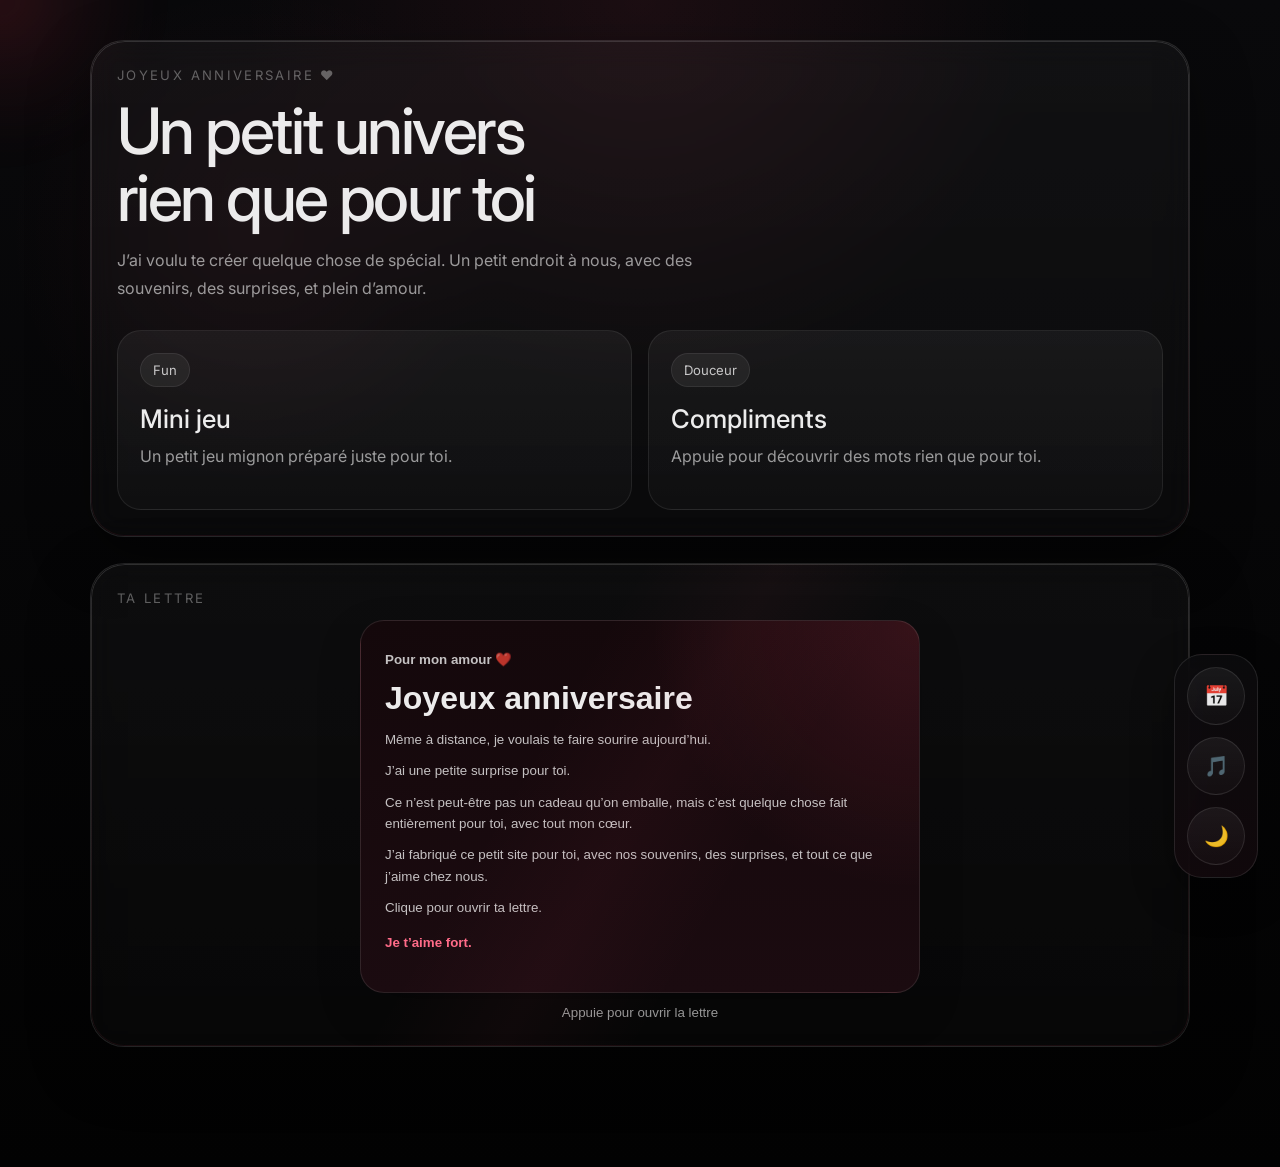
==== index.html @ 01ed4d6b "Add files via upload" ====
<!DOCTYPE html>
<html lang="fr">

<head>
    <meta charset="UTF-8" />
    <meta name="viewport" content="width=device-width, initial-scale=1.0" />
    <title>Joyeux anniversaire ❤️</title>
    <link rel="icon"
        href="data:image/svg+xml,<svg xmlns=%22http://www.w3.org/2000/svg%22 viewBox=%220 0 100 100%22><text y=%22.9em%22 font-size=%2290%22>❤️</text></svg>">
    <link rel="preconnect" href="https://fonts.googleapis.com">
    <link rel="preconnect" href="https://fonts.gstatic.com" crossorigin>
    <link href="https://fonts.googleapis.com/css2?family=Inter:wght@300;400;500;600&display=swap" rel="stylesheet">
    <link rel="stylesheet" href="style.css" />
</head>

<body>
    <div class="mouse-glow"></div>
    <div class="hearts-background" id="heartsBackground"></div>

    <main class="page">
        <section class="panel reveal hero-panel">
            <p class="section-label">Joyeux anniversaire ❤️</p>
            <h1>Un petit univers rien que pour toi</h1>
            <p class="intro-text">
                J’ai voulu te créer quelque chose de spécial. Un petit endroit à nous,
                avec des souvenirs, des surprises, et plein d’amour.
            </p>

            <div class="home-grid">
                <a href="jeu1.html" class="feature-card">
                    <span class="feature-tag">Fun</span>
                    <h2>Mini jeu</h2>
                    <p>Un petit jeu mignon préparé juste pour toi.</p>
                </a>

                <a href="compliments.html" class="feature-card">
                    <span class="feature-tag">Douceur</span>
                    <h2>Compliments</h2>
                    <p>Appuie pour découvrir des mots rien que pour toi.</p>
                </a>
            </div>
        </section>

        <section class="panel reveal delay-1">
            <p class="section-label">Ta lettre</p>

            <button class="love-letter-card" id="openLetterBtn" type="button">
                <div class="love-letter-paper">
                    <p class="letter-kicker">Pour mon amour ❤️</p>
                    <h2>Joyeux anniversaire</h2>
                    <p>
                        Même à distance, je voulais te faire sourire aujourd’hui.
                    </p>
                    <p>
                        J’ai une petite surprise pour toi.
                    </p>
                    <p>
                        Ce n’est peut-être pas un cadeau qu’on emballe, mais c’est quelque chose
                        fait entièrement pour toi, avec tout mon cœur.
                    </p>
                    <p>
                        J’ai fabriqué ce petit site pour toi, avec nos souvenirs,
                        des surprises, et tout ce que j’aime chez nous.
                    </p>
                    <p>
                        Clique pour ouvrir ta lettre.
                    </p>
                    <p class="signature">Je t’aime fort.</p>
                </div>

                <span class="letter-hint">Appuie pour ouvrir la lettre</span>
            </button>
        </section>
    </main>

    <div class="floating-dock">
        <button class="dock-btn" id="datesBtn" type="button" aria-label="Dates importantes">
            <span class="dock-icon">📅</span>
        </button>

        <button class="dock-btn" id="musicBtn" type="button" aria-label="Musique">
            <span class="dock-icon">🎵</span>
        </button>

        <button class="dock-btn" id="themeBtn" type="button" aria-label="Changer de thème">
            <span class="dock-icon" id="themeIcon">🌙</span>
        </button>
    </div>

    <div class="overlay hidden" id="overlay"></div>

    <aside class="side-panel hidden" id="sidePanel">
        <div class="side-panel-header">
            <div>
                <p class="side-panel-label" id="panelLabel">Infos</p>
                <h3 id="panelTitle">Titre</h3>
            </div>

            <button class="close-panel-btn" id="closePanelBtn" type="button">✕</button>
        </div>

        <div class="side-panel-body" id="panelBody">
            <!-- contenu injecté en JS -->
        </div>
    </aside>

    <div class="letter-modal hidden" id="letterModal">
        <div class="letter-modal-card">
            <button class="close-letter-btn" id="closeLetterBtn" type="button">✕</button>

            <p class="letter-kicker">Pour mon amour ❤️</p>
            <h2>Joyeux anniversaire</h2>
            <p>
                Aujourd’hui tu as 19 ans. Et même si ce n’est “qu’un anniversaire”, mais pour moi c'est important..
                c'est le jour où tu es née. Sans ce jour-là, je ne t’aurais jamais rencontrée. <br>
                Et sans toi, ma vie ne serait pas celle qu’elle est aujourd’hui.
            </p>
            <p>
                Tu sais, quand je repense au lycée, je souris souvent. On était juste deux élèves
                tombés dans la même classe de seconde. Et il y a cette anecdote un peu bête avec
                ces zuzus… ce fameux classement des plus belles filles de la classe. <br>Pendant
                trois ans, il n’y a jamais eu de débat pour moi : il n’y avait qu’un seul nom dans
                ce classement. Le tien. La première, l’unique, la plus belle. Louise.
            </p>
            <p>
                À l’époque, je ne savais pas encore tout ce que tu allais devenir pour moi.
            </p>
            <p>
                Notre histoire est étrange, compliquée parfois, mais c’est justement ce qui
                la rend si vraie. On s’est rapprochés, puis on s’est mal compris. On s’est
                éloignés. On a vécu chacun notre vie de notre côté, chacun dans une autre relation,
                comme si nos chemins avaient décidé de se perdre pendant un moment.
            </p>
            <p>
                Et pourtant, la vie a fini par nous remettre au même endroit.
            </p>
            <p>
                On s’est retrouvés dans ces soirées, presque comme si rien n’avait vraiment disparu.
                Et au fond de nous, quelque chose était encore là. Mais on avait peur. On sortait
                tous les deux de grosses histoires, et on se répétait que “l’amour c’était fini”.
                Comme si on essayait de se protéger.
            </p>
            <p>
                Et pourtant… on a fini par se l’avouer.
            </p>
            <p>
                Le jour même où je partais. Comme si
                l’univers avait décidé que notre histoire ne pouvait jamais être simple.
            </p>
            <p>
                Mais malgré la distance, malgré les doutes, malgré tout ce qui tournait autour
                de nous, on a essayé. Parce qu’au fond, ce qu’on ressentait était plus fort que la
                logique.
            </p>
            <p>
                Il y a eu des moments difficiles. Les rumeurs, la distance, les pauses,
                les silences… les moments lourd
                à porter. Et même si on s'est brisé plus d’une fois, je ne t’en ai jamais voulu.
                Parce que je sais à quel point tu es forte, et à quel point tu dois déjà affronter
                tellement de choses.
            </p>
            <p>
                Tu es l’une des personnes les plus courageuses que je connaisse.
            </p>
            <p>
                Et il y a quelque chose que je ne te dirai jamais assez : tu m’as sauvé. <br>Dans un
                des pires moments de ma vie, tu as été là. Et je suis persuadé aujourd’hui que si
                je suis encore là, si j’arrive aujourd’hui à être heureux, c’est en grande partie grâce
                à toi.
            </p>
            <p>
                Puis il y a eu ce moment où je suis rentré. On s’est vus, on a parlé, on a tout remis à plat.
                Et depuis ce jour-là, c’est comme si tout avait enfin retrouvé sa place.
            </p>
            <p>
                Je pense souvent à nos souvenirs.
            </p>
            <p>
                La première fois qu’on s’est embrassés, juste avant que je parte.
                Les soirs devant chez toi, dans la voiture, à "parler" pendant des
                heures comme si le temps n’existait plus.
                Nos balades en voiture, en
                sachant que l’important c’était juste d’être ensemble.
                Et tous ces appels FaceTime qui rendent la distance un peu moins dure.
            </p>
            <p>
                Ces moments peuvent paraître simples, mais pour moi ils valent tout.
            </p>
            <p>
                Une histoire qui a déjà traversé plus d’épreuves que beaucoup d’autres. Et malgré tout ça, on est encore
                là.
            </p>
            <p>
                Et ça, ça veut dire quelque chose.
            </p>
            <p>
                Je crois profondément en nous. Pas parce que tout est facile (au contraire) mais
                parce que malgré les difficultés, malgré la distance, malgré tout ce qui aurait pu
                nous séparer… on finit toujours par se retrouver.
            </p>
            <p>
                J’aime l’idée qu’on est en train de reconstruire quelque chose de solide.<br>
                Que chacun reconstruit son “je”.<br>
                Qu’on respecte le “tu”.<br>
                Pour continuer à construire notre “nous”.
            </p>
            <p>
                Mon cœur, mon amour, mon petit cœur…
            </p>
            <p>
                Je te souhaite un merveilleux 19e anniversaire. <br>
                J’espère que cette nouvelle année de ta vie sera remplie de lumière, de force,
                de rêves et de bonheur. Parce que tu mérites tout ce qu’il y a de beau dans ce monde.
            </p>
            <p>
                Et peu importe la distance, peu importe les kilomètres, il y a une chose qui ne changera pas :
            </p>
            <p>
                Je suis incroyablement fier de t’aimer.
            </p>
            <p>
                Joyeux anniversaire Louise. ❤️
            </p>
            <p class="signature">Je t’aime.</p>
        </div>
    </div>

    <audio id="loveAudio"></audio>

    <script src="script.js"></script>
</body>

</html>
---- style.css ----
* {
    margin: 0;
    padding: 0;
    box-sizing: border-box;
}

:root {
    --bg-1: #09090b;
    --bg-2: #020202;
    --glow: rgba(255, 50, 80, 0.14);

    --border: rgba(255, 255, 255, 0.1);
    --border-red: rgba(255, 70, 95, 0.24);

    --text: rgba(255, 255, 255, 0.92);
    --text-soft: rgba(255, 255, 255, 0.58);
    --text-faint: rgba(255, 255, 255, 0.34);

    --panel-bg: linear-gradient(180deg, rgba(255, 255, 255, 0.035), rgba(255, 255, 255, 0.018));
    --panel-border-glow: linear-gradient(180deg, rgba(255, 255, 255, 0.14), rgba(255, 77, 109, 0.08));

    --card-bg: linear-gradient(180deg, rgba(255, 255, 255, 0.05), rgba(255, 255, 255, 0.025));
    --card-hover: linear-gradient(180deg, rgba(255, 77, 109, 0.11), rgba(255, 255, 255, 0.03));

    --dock-bg: linear-gradient(180deg, rgba(12, 12, 14, 0.85), rgba(20, 10, 14, 0.82));
    --button-bg: linear-gradient(180deg, rgba(255, 255, 255, 0.06), rgba(255, 255, 255, 0.025));
    --button-hover: linear-gradient(180deg, rgba(255, 77, 109, 0.15), rgba(255, 255, 255, 0.03));

    --letter-card-bg:
        radial-gradient(circle at top right, rgba(255, 77, 109, 0.15), transparent 40%),
        linear-gradient(180deg, #14080b 0%, #1b0b10 100%);
    --letter-card-text: rgba(255, 255, 255, 0.92);
    --letter-card-soft: rgba(255, 255, 255, 0.75);
    --letter-signature: #ff6b88;

    --modal-bg: linear-gradient(180deg, rgba(255, 255, 255, 0.98), rgba(255, 245, 247, 0.96));
    --modal-text: #30171a;

    --shadow: 0 20px 60px rgba(0, 0, 0, 0.35);
}

body.light-theme {
    --bg-1: #fff8fa;
    --bg-2: #ffeef2;
    --glow: rgba(255, 90, 120, 0.18);

    --border: rgba(120, 50, 70, 0.12);
    --border-red: rgba(255, 70, 95, 0.28);

    --text: #2d1820;
    --text-soft: rgba(45, 24, 32, 0.72);
    --text-faint: rgba(45, 24, 32, 0.46);

    --panel-bg: linear-gradient(180deg, rgba(255, 255, 255, 0.78), rgba(255, 250, 251, 0.7));
    --panel-border-glow: linear-gradient(180deg, rgba(255, 255, 255, 0.9), rgba(255, 77, 109, 0.14));

    --card-bg: linear-gradient(180deg, rgba(255, 255, 255, 0.86), rgba(255, 248, 250, 0.72));
    --card-hover: linear-gradient(180deg, rgba(255, 220, 228, 0.95), rgba(255, 245, 247, 0.85));

    --dock-bg: linear-gradient(180deg, rgba(255, 255, 255, 0.88), rgba(255, 245, 247, 0.84));
    --button-bg: linear-gradient(180deg, rgba(255, 255, 255, 0.9), rgba(255, 244, 247, 0.75));
    --button-hover: linear-gradient(180deg, rgba(255, 220, 228, 1), rgba(255, 240, 244, 0.9));

    --letter-card-bg:
        radial-gradient(circle at top right, rgba(255, 77, 109, 0.14), transparent 40%),
        linear-gradient(180deg, #fff5f7 0%, #ffeef2 100%);
    --letter-card-text: #30171a;
    --letter-card-soft: rgba(48, 23, 26, 0.78);
    --letter-signature: #c7304f;

    --modal-bg: linear-gradient(180deg, rgba(255, 255, 255, 0.98), rgba(255, 245, 247, 0.96));
    --modal-text: #30171a;

    --shadow: 0 20px 60px rgba(120, 60, 80, 0.14);
}

body {
    font-family: "Inter", sans-serif;
    min-height: 100vh;
    color: var(--text);
    background:
        radial-gradient(circle at top center, rgba(255, 77, 109, 0.08), transparent 30%),
        radial-gradient(circle at 20% 20%, rgba(255, 77, 109, 0.05), transparent 18%),
        linear-gradient(180deg, var(--bg-1) 0%, var(--bg-2) 100%);
    overflow-x: hidden;
    position: relative;
    transition: background 0.3s ease, color 0.3s ease;
}

.mouse-glow {
    position: fixed;
    width: 320px;
    height: 320px;
    border-radius: 50%;
    pointer-events: none;
    background: radial-gradient(circle, var(--glow) 0%, rgba(255, 50, 80, 0.05) 35%, transparent 70%);
    transform: translate(-50%, -50%);
    z-index: 0;
    filter: blur(18px);
}

.hearts-background {
    position: fixed;
    inset: 0;
    overflow: hidden;
    pointer-events: none;
    z-index: 0;
}

.bg-heart {
    position: absolute;
    bottom: -40px;
    color: rgba(255, 77, 109, 0.16);
    animation: floatHeart linear forwards;
    user-select: none;
}

@keyframes floatHeart {
    from {
        transform: translateY(0) scale(1);
        opacity: 0;
    }

    15% {
        opacity: 1;
    }

    to {
        transform: translateY(-115vh) scale(1.3);
        opacity: 0;
    }
}

.page {
    position: relative;
    z-index: 1;
    width: min(1100px, calc(100% - 32px));
    margin: 0 auto;
    padding: 40px 0 120px;
    display: grid;
    gap: 26px;
}

.panel {
    border: 1px solid var(--border);
    border-radius: 34px;
    background: var(--panel-bg);
    box-shadow: var(--shadow);
    backdrop-filter: blur(14px);
    -webkit-backdrop-filter: blur(14px);
    padding: 26px;
    position: relative;
    overflow: hidden;
}

.panel::before {
    content: "";
    position: absolute;
    inset: 0;
    border-radius: inherit;
    padding: 1px;
    background: var(--panel-border-glow);
    -webkit-mask: linear-gradient(#fff 0 0) content-box, linear-gradient(#fff 0 0);
    -webkit-mask-composite: xor;
    mask-composite: exclude;
    pointer-events: none;
}

.section-label {
    color: var(--text-faint);
    text-transform: uppercase;
    letter-spacing: 0.18em;
    font-size: 0.82rem;
    margin-bottom: 14px;
}

h1 {
    font-size: clamp(2rem, 5vw, 4rem);
    font-weight: 500;
    line-height: 1.05;
    letter-spacing: -0.04em;
    max-width: 12ch;
}

.intro-text {
    margin-top: 16px;
    max-width: 60ch;
    color: var(--text-soft);
    line-height: 1.7;
    font-size: 1rem;
}

.home-grid {
    margin-top: 28px;
    display: grid;
    grid-template-columns: 1fr 1fr;
    gap: 16px;
}

.feature-card {
    display: block;
    text-decoration: none;
    color: var(--text);
    min-height: 180px;
    padding: 22px;
    border-radius: 24px;
    border: 1px solid rgba(255, 255, 255, 0.08);
    background: var(--card-bg);
    transition: transform 0.3s ease, border-color 0.3s ease, background 0.3s ease, box-shadow 0.3s ease;
    position: relative;
    overflow: hidden;
}

.feature-card::before {
    content: "";
    position: absolute;
    inset: 0;
    background: radial-gradient(circle at top right, rgba(255, 77, 109, 0.12), transparent 35%);
    opacity: 0;
    transition: opacity 0.3s ease;
}

.feature-card:hover {
    transform: translateY(-4px);
    border-color: var(--border-red);
    background: var(--card-hover);
    box-shadow: 0 14px 34px rgba(255, 77, 109, 0.1);
}

.feature-card:hover::before {
    opacity: 1;
}

.feature-tag {
    display: inline-block;
    margin-bottom: 16px;
    padding: 8px 12px;
    border-radius: 999px;
    font-size: 0.82rem;
    color: rgba(255, 255, 255, 0.75);
    background: rgba(255, 255, 255, 0.06);
    border: 1px solid rgba(255, 255, 255, 0.08);
}

.feature-card h2 {
    font-size: 1.6rem;
    font-weight: 500;
    margin-bottom: 10px;
}

.feature-card p {
    color: var(--text-soft);
    line-height: 1.6;
}

.large-card {
    min-height: 220px;
}

/* Lettre simple */

.love-letter-card {
    width: min(100%, 560px);
    margin: 0 auto;
    display: block;
    border: none;
    background: transparent;
    cursor: pointer;
}

.love-letter-paper {
    padding: 28px 24px;
    border-radius: 24px;
    background: var(--letter-card-bg);
    color: var(--letter-card-text);
    border: 1px solid var(--border);
    box-shadow: 0 18px 40px rgba(0, 0, 0, 0.28);
    transition: transform 0.25s ease, box-shadow 0.25s ease;
    text-align: left;
}

.love-letter-paper h2 {
    color: var(--letter-card-text);
}

.love-letter-paper p {
    color: var(--letter-card-soft);
}

.love-letter-paper .signature {
    color: var(--letter-signature);
}

.love-letter-paper::before {
    content: "";
    position: absolute;
    inset: 0;

    background:
        linear-gradient(120deg, transparent 40%, rgba(255, 77, 109, 0.15), transparent 60%);

    opacity: 0.25;

    pointer-events: none;
}

.love-letter-card:hover .love-letter-paper {
    transform: translateY(-4px) scale(1.01);

    box-shadow:
        0 24px 48px rgba(0, 0, 0, 0.32),
        0 0 20px rgba(255, 77, 109, 0.15);
}

.love-letter-card:hover .love-letter-paper {
    transform: translateY(-3px);
    box-shadow: 0 24px 48px rgba(0, 0, 0, 0.32);
}

.letter-kicker {
    color: #c7304f;
    font-weight: 600;
    margin-bottom: 10px;
}

.love-letter-paper h2,
.letter-modal-card h2 {
    font-size: clamp(1.4rem, 3vw, 2rem);
    margin-bottom: 12px;
}

.love-letter-paper p,
.letter-modal-card p {
    line-height: 1.6;
    margin-bottom: 10px;
}

.signature {
    margin-top: 14px;
    font-weight: 600;
    color: #a61d39;
}

.letter-hint {
    display: block;
    margin-top: 12px;
    color: var(--text-soft);
    text-align: center;
}

/* Dock fixe */

.floating-dock {
    position: fixed;
    right: 22px;
    bottom: 22px;
    z-index: 30;
    display: flex;
    flex-direction: column;
    gap: 12px;
    padding: 12px;
    border-radius: 28px;
    border: 1px solid var(--border);
    background: var(--dock-bg);
    backdrop-filter: blur(18px);
    -webkit-backdrop-filter: blur(18px);
    box-shadow: 0 16px 40px rgba(0, 0, 0, 0.34);
}

.dock-btn {
    width: 58px;
    height: 58px;
    border-radius: 50%;
    border: 1px solid var(--border);
    background: var(--button-bg);
    color: var(--text);
    cursor: pointer;
    display: grid;
    place-items: center;
    transition: transform 0.25s ease, border-color 0.25s ease, background 0.25s ease, box-shadow 0.25s ease;
}

.dock-btn:hover {
    transform: translateY(-2px) scale(1.03);
    border-color: var(--border-red);
    background: var(--button-hover);
    box-shadow: 0 10px 24px rgba(255, 77, 109, 0.16);
}

.dock-icon {
    font-size: 1.25rem;
}

/* Overlay */

.overlay {
    position: fixed;
    inset: 0;
    background: rgba(0, 0, 0, 0.45);
    backdrop-filter: blur(4px);
    z-index: 39;
}

/* Panneau latéral */

.side-panel {
    position: fixed;
    top: 20px;
    right: 20px;
    width: min(420px, calc(100% - 24px));
    max-height: calc(100vh - 40px);
    overflow: auto;
    z-index: 40;
    border-radius: 28px;
    border: 1px solid var(--border);
    background: var(--dock-bg);
    box-shadow: 0 24px 60px rgba(0, 0, 0, 0.4);
    padding: 20px;
}

.side-panel-header {
    display: flex;
    align-items: flex-start;
    justify-content: space-between;
    gap: 16px;
    margin-bottom: 18px;
}

.side-panel-label {
    color: var(--text-faint);
    text-transform: uppercase;
    letter-spacing: 0.16em;
    font-size: 0.75rem;
    margin-bottom: 8px;
}

.side-panel-header h3 {
    font-size: 1.5rem;
    font-weight: 500;
}

.close-panel-btn,
.close-letter-btn {
    width: 42px;
    height: 42px;
    border-radius: 50%;
    border: 1px solid rgba(255, 255, 255, 0.08);
    background: rgba(255, 255, 255, 0.06);
    color: white;
    cursor: pointer;
    flex-shrink: 0;
}

.side-panel-body {
    color: var(--text-soft);
    line-height: 1.7;
}

.panel-big-text {
    font-size: 1.05rem;
    color: var(--text-soft);
    line-height: 1.8;
}

/* Contrôles musique */

.music-controls {
    display: flex;
    gap: 12px;
    margin-top: 18px;
    flex-wrap: wrap;
}

.music-control-btn {
    min-width: 56px;
    height: 56px;
    border-radius: 50%;
    border: 1px solid rgba(255, 255, 255, 0.08);
    background: linear-gradient(180deg, rgba(255, 255, 255, 0.06), rgba(255, 255, 255, 0.025));
    color: white;
    cursor: pointer;
    font-size: 1.1rem;
}

.volume-control {
    margin-top: 18px;
    display: grid;
    gap: 10px;
}

.volume-control label {
    color: var(--text-soft);
}

.volume-control input {
    width: 100%;
}

/* Modal lettre */

.letter-modal {
    position: fixed;
    inset: 0;
    z-index: 45;
    display: grid;
    place-items: center;
    padding: 20px;
    background: rgba(0, 0, 0, 0.55);
    backdrop-filter: blur(4px);
}

.letter-modal-card {
    position: relative;

    width: min(900px, 92vw);

    max-height: 90vh;

    overflow: auto;

    padding: 40px 42px;

    border-radius: 28px;

    background: var(--letter-card-bg);

    color: var(--letter-card-text);

    border: 1px solid var(--border);

    box-shadow: 0 30px 80px rgba(0, 0, 0, 0.45);
}

@media (max-width: 640px) {

    .letter-modal-card {
        width: 95vw;
        padding: 28px 22px;
    }

    .letter-modal-card h2 {
        font-size: 1.6rem;
    }

}

.letter-modal-card {
    animation: letterOpen 0.35s ease;
}

@keyframes letterOpen {
    from {
        transform: scale(0.92);
        opacity: 0;
    }

    to {
        transform: scale(1);
        opacity: 1;
    }
}

.letter-modal-card p {
    font-size: 1.05rem;
    line-height: 1.9;
}

.letter-modal-card h2 {
    font-size: 2rem;
    margin-bottom: 18px;
}

.letter-modal-card .signature {
    margin-top: 28px;
    font-size: 1.1rem;
}

.letter-modal-card h2 {
    color: var(--letter-card-text);
}

.letter-modal-card p {
    color: var(--letter-card-soft);
}

.letter-modal-card .signature {
    color: var(--letter-signature);
}

.close-letter-btn {
    position: absolute;
    top: 16px;
    right: 16px;
    color: var(--letter-card-text);
    background: rgba(255, 255, 255, 0.08);
    border: 1px solid var(--border);
}

.close-letter-btn {
    position: absolute;
    top: 16px;
    right: 16px;
    color: #30171a;
    background: rgba(0, 0, 0, 0.06);
}

/* Utilitaires */

.hidden {
    display: none;
}

.reveal {
    opacity: 0;
    transform: translateY(24px);
    animation: revealUp 0.8s ease forwards;
}

.delay-1 {
    animation-delay: 0.18s;
}

@keyframes revealUp {
    to {
        opacity: 1;
        transform: translateY(0);
    }
}

/* Responsive */

@media (max-width: 900px) {
    .page {
        width: min(100%, calc(100% - 24px));
        padding: 22px 0 120px;
        gap: 18px;
    }

    .panel {
        padding: 18px;
        border-radius: 26px;
    }



    .large-card {
        min-height: 180px;
    }
}

@media (max-width: 640px) {
    .mouse-glow {
        width: 220px;
        height: 220px;
    }

    .panel {
        padding: 14px;
        border-radius: 22px;
    }

    h1 {
        max-width: 100%;
    }

    .feature-card {
        min-height: 150px;
        padding: 18px;
        border-radius: 18px;
    }

    .feature-card h2 {
        font-size: 1.3rem;
    }

    .love-letter-paper {
        padding: 20px 18px;
    }

    .floating-dock {
        right: 14px;
        bottom: 14px;
        padding: 10px;
        border-radius: 24px;
    }

    .dock-btn {
        width: 52px;
        height: 52px;
    }

    .side-panel {
        top: auto;
        right: 12px;
        left: 12px;
        bottom: 12px;
        width: auto;
        max-height: 72vh;
        border-radius: 24px;
    }
}

.dates-stack {
    display: grid;
    gap: 12px;
    margin-top: 8px;
}

.date-item {
    padding: 16px 16px 14px;
    border-radius: 18px;
    border: 1px solid var(--border);
    background: var(--card-bg);
}

.date-item-label {
    display: block;
    font-size: 0.8rem;
    letter-spacing: 0.12em;
    text-transform: uppercase;
    color: var(--text-faint);
    margin-bottom: 8px;
}

.date-item-value {
    font-size: 1.02rem;
    line-height: 1.7;
    color: var(--text-soft);
}

.date-item {
    padding: 16px 16px 14px;
    border-radius: 18px;
    border: 1px solid var(--border);
    background: var(--card-bg);
    cursor: pointer;
    transition: transform 0.25s ease, border-color 0.25s ease, background 0.25s ease, box-shadow 0.25s ease;
    user-select: none;
}

.date-item:hover {
    transform: translateY(-2px);
    border-color: var(--border-red);
    background: var(--card-hover);
    box-shadow: 0 10px 24px rgba(255, 77, 109, 0.08);
}

.date-item-label {
    display: block;
    font-size: 0.8rem;
    letter-spacing: 0.12em;
    text-transform: uppercase;
    color: var(--text-faint);
    margin-bottom: 8px;
}

.date-item-value {
    font-size: 1.02rem;
    line-height: 1.7;
    color: var(--text-soft);
    transition: filter 0.25s ease, opacity 0.25s ease;
}

.date-item-label {
    display: block;
    font-size: 0.8rem;
    letter-spacing: 0.12em;
    text-transform: uppercase;
    color: var(--text-faint);
    margin-bottom: 8px;
    transition: filter 0.25s ease, opacity 0.25s ease;
}

.date-item.is-hidden .date-item-label {
    filter: blur(8px);
    opacity: 0.9;
}

.date-item.is-revealed .date-item-label {
    filter: blur(0);
    opacity: 1;
}

.date-item-hint {
    display: inline-block;
    margin-top: 10px;
    font-size: 0.82rem;
    color: var(--text-faint);
}

.compliment-reason {
    margin-top: 20px;
    font-size: 1.2rem;
    color: var(--text-soft);
    line-height: 1.8;
}

.compliment-day {
    margin-top: 25px;
    font-size: 0.9rem;
    color: var(--text-faint);
}

.compliment-explanation {

    margin-top: 15px;
    max-width: 600px;
    line-height: 1.7;
    color: var(--text-soft);

}

.compliment-box {

    margin-top: 30px;
    padding: 25px;

    border-radius: 20px;

    border: 1px solid var(--border);

    background: var(--card-bg);

}

.back-button {

    display: inline-block;

    margin-top: 30px;
    padding: 12px 18px;

    border-radius: 12px;

    border: 1px solid var(--border);

    background: var(--button-bg);

    text-decoration: none;

    color: var(--text);

    transition: 0.25s;

}

.back-button:hover {

    border-color: var(--border-red);

    background: var(--button-hover);

}

.cursor-glow {
    position: fixed;
    left: 0;
    top: 0;
    width: 80px;
    height: 80px;
    border-radius: 50%;
    pointer-events: none;
    transform: translate(-50%, -50%);
    z-index: 9999;
    background: radial-gradient(circle,
            rgba(255, 105, 180, 0.35) 0%,
            rgba(255, 105, 180, 0.15) 40%,
            rgba(255, 105, 180, 0) 75%);
}

.heart-trail {
    position: fixed;
    pointer-events: none;
    z-index: 9999;
    font-size: 16px;
    transform: translate(-50%, -50%);
    animation: heartFade 0.8s linear forwards;
}

@keyframes heartFade {
    0% {
        opacity: 1;
        transform: translate(-50%, -50%) scale(1);
    }

    100% {
        opacity: 0;
        transform: translate(-50%, -80px) scale(1.4);
    }
}

/* =========================
   THÈME COMMUN POUR LES JEUX
   ========================= */

.game-page {
    position: relative;
    z-index: 1;
    width: min(1100px, calc(100% - 32px));
    margin: 0 auto;
    padding: 40px 0 120px;
    display: grid;
    gap: 26px;
}

.game-panel {
    border: 1px solid var(--border);
    border-radius: 34px;
    background: var(--panel-bg);
    box-shadow: var(--shadow);
    backdrop-filter: blur(14px);
    -webkit-backdrop-filter: blur(14px);
    padding: 26px;
    position: relative;
    overflow: hidden;
}

.game-panel::before {
    content: "";
    position: absolute;
    inset: 0;
    border-radius: inherit;
    padding: 1px;
    background: var(--panel-border-glow);
    -webkit-mask: linear-gradient(#fff 0 0) content-box, linear-gradient(#fff 0 0);
    -webkit-mask-composite: xor;
    mask-composite: exclude;
    pointer-events: none;
}

.game-title {
    font-size: clamp(2rem, 5vw, 4rem);
    font-weight: 500;
    line-height: 1.05;
    letter-spacing: -0.04em;
    max-width: 16ch;
}

.game-subtitle {
    margin-top: 14px;
    color: var(--text-soft);
    line-height: 1.7;
    font-size: 1rem;
}

.game-topbar {
    margin-top: 24px;
    display: flex;
    flex-wrap: wrap;
    gap: 12px;
}

.game-stat {
    padding: 12px 16px;
    border-radius: 16px;
    border: 1px solid var(--border);
    background: var(--card-bg);
    color: var(--text-soft);
    font-size: 0.98rem;
}

.game-actions {
    margin-top: 22px;
    display: flex;
    flex-wrap: wrap;
    gap: 12px;
}

.game-button,
.game-link {
    display: inline-flex;
    align-items: center;
    justify-content: center;
    min-height: 52px;
    padding: 12px 18px;
    border-radius: 16px;
    border: 1px solid var(--border);
    background: var(--button-bg);
    color: var(--text);
    text-decoration: none;
    cursor: pointer;
    transition: transform 0.25s ease, border-color 0.25s ease, background 0.25s ease, box-shadow 0.25s ease;
}

.game-button:hover,
.game-link:hover {
    transform: translateY(-2px);
    border-color: var(--border-red);
    background: var(--button-hover);
    box-shadow: 0 10px 24px rgba(255, 77, 109, 0.16);
}

.game-button {
    font: inherit;
}

.game-area {
    position: relative;
    width: 100%;
    min-height: 420px;
    border-radius: 28px;
    border: 1px solid var(--border);
    background: var(--card-bg);
    box-shadow: var(--shadow);
    overflow: hidden;
    padding: 20px;
}

.reward-box {
    border: 1px solid var(--border);
    border-radius: 28px;
    background: var(--panel-bg);
    box-shadow: var(--shadow);
    backdrop-filter: blur(14px);
    -webkit-backdrop-filter: blur(14px);
    padding: 26px;
    position: relative;
    overflow: hidden;
    animation: letterOpen 0.35s ease;
}

.reward-box::before {
    content: "";
    position: absolute;
    inset: 0;
    border-radius: inherit;
    padding: 1px;
    background: var(--panel-border-glow);
    -webkit-mask: linear-gradient(#fff 0 0) content-box, linear-gradient(#fff 0 0);
    -webkit-mask-composite: xor;
    mask-composite: exclude;
    pointer-events: none;
}

.reward-box h2 {
    font-size: clamp(1.4rem, 3vw, 2rem);
    margin-bottom: 12px;
}

.reward-box p {
    color: var(--text-soft);
    line-height: 1.7;
}

#rewardText {
    font-size: 1.05rem;
    color: var(--text);
    line-height: 1.8;
}

/* éléments des jeux */
.heart,
.flash-heart,
.choice-heart {
    position: absolute;
    cursor: pointer;
    user-select: none;
    transition: transform 0.18s ease, filter 0.18s ease;
}

.heart:hover,
.flash-heart:hover,
.choice-heart:hover {
    transform: scale(1.08);
    filter: drop-shadow(0 0 10px rgba(255, 77, 109, 0.35));
}

.choice-heart {
    position: static;
    font-size: 70px;
}

.memory-grid {
    display: grid;
    grid-template-columns: repeat(4, 1fr);
    gap: 14px;
}

.card {
    height: 100px;
    border-radius: 20px;
    border: 1px solid var(--border);
    background: var(--card-bg);
    display: flex;
    align-items: center;
    justify-content: center;
    font-size: 2rem;
    cursor: pointer;
    user-select: none;
    transition: transform 0.22s ease, border-color 0.22s ease, background 0.22s ease, box-shadow 0.22s ease;
}

.card:hover {
    transform: translateY(-2px);
    border-color: var(--border-red);
    background: var(--card-hover);
    box-shadow: 0 10px 24px rgba(255, 77, 109, 0.1);
}

.card.flipped,
.card.matched {
    border-color: var(--border-red);
    background: var(--card-hover);
}

@media (max-width: 900px) {
    .game-page {
        width: min(100%, calc(100% - 24px));
        padding: 22px 0 120px;
        gap: 18px;
    }

    .game-panel,
    .reward-box {
        padding: 18px;
        border-radius: 26px;
    }
}

@media (max-width: 640px) {

    .game-panel,
    .reward-box {
        padding: 14px;
        border-radius: 22px;
    }

    .game-area {
        min-height: 340px;
        border-radius: 22px;
        padding: 14px;
    }

    .memory-grid {
        grid-template-columns: repeat(4, 1fr);
        gap: 10px;
    }

    .card {
        height: 76px;
        font-size: 1.6rem;
        border-radius: 16px;
    }

    .game-actions {
        flex-direction: column;
    }

    .game-button,
    .game-link {
        width: 100%;
    }
}

/* Dock plus petite sur les pages de jeux */

body.game-mode .floating-dock {
    right: 14px;
    bottom: 14px;
    padding: 8px;
    border-radius: 22px;
    gap: 8px;
}

body.game-mode .dock-btn {
    width: 44px;
    height: 44px;
}

body.game-mode .dock-icon {
    font-size: 1rem;
}

body.game-mode .floating-dock {
    opacity: 0.7;
}

body.game-mode .floating-dock:hover {
    opacity: 1;
}

body.game-mode .floating-dock {
    bottom: 30px;
}
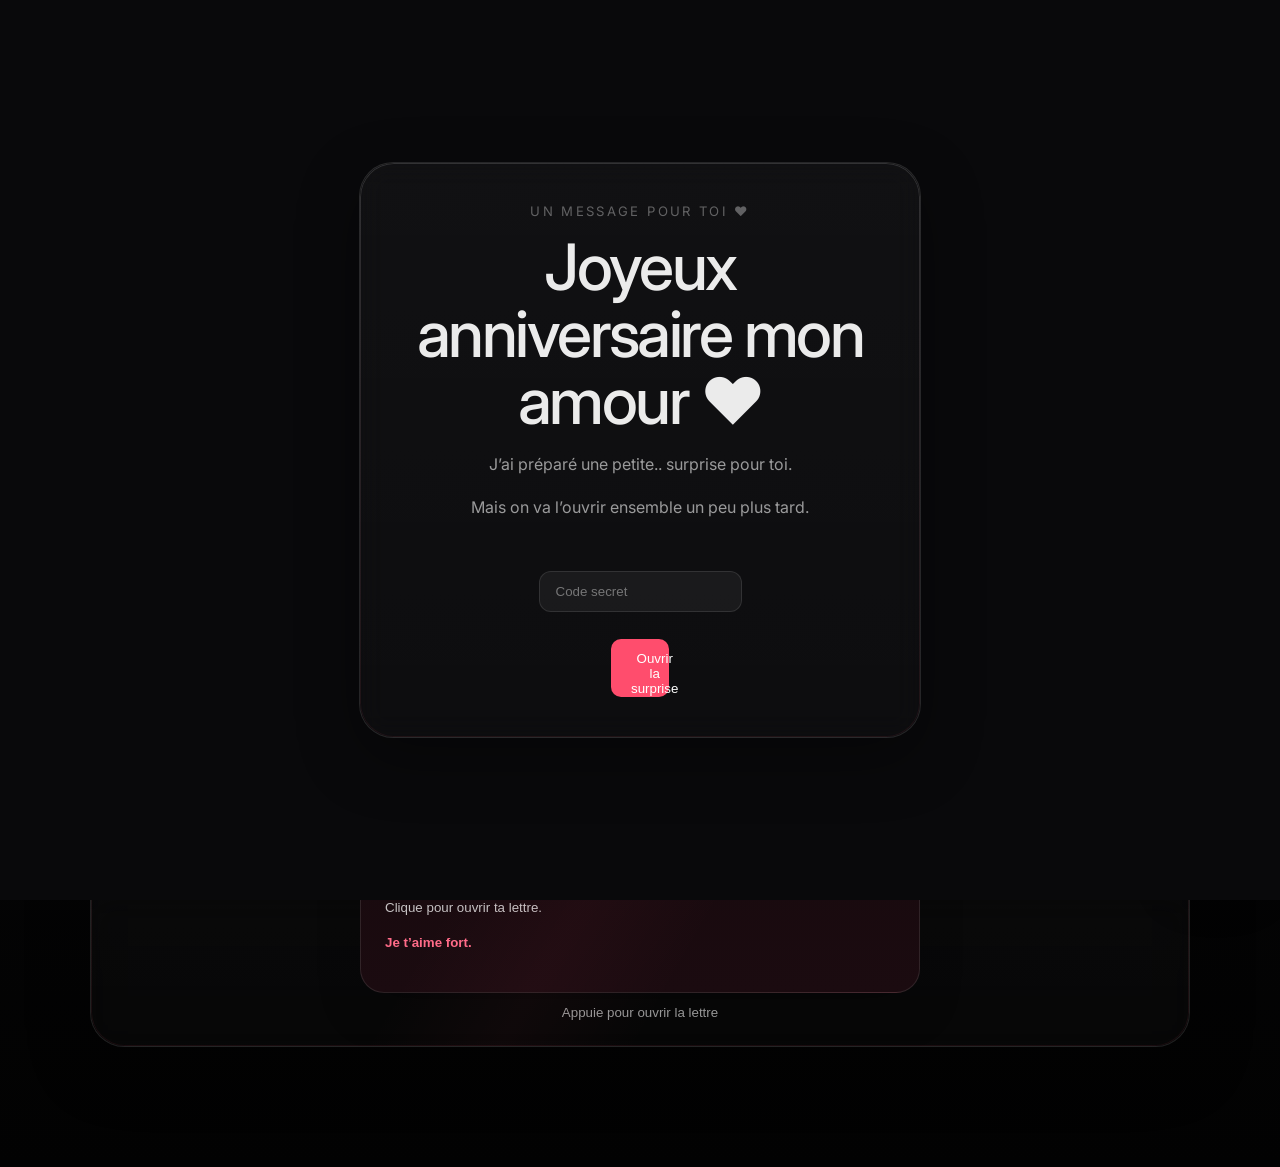
==== commit 2d2db7eb: "Add files via upload" ====
--- a/index.html
+++ b/index.html
@@ -14,6 +14,36 @@
 </head>
 
 <body>
+    <div id="siteLock" class="lock-screen">
+
+        <div class="panel lock-panel">
+
+            <p class="section-label">Un message pour toi ❤️</p>
+
+            <h1>Joyeux anniversaire mon amour ❤️</h1>
+
+            <p class="intro-text">
+                J’ai préparé une petite.. surprise pour toi.
+            </p>
+
+            <p class="intro-text">
+                Mais on va l’ouvrir ensemble un peu plus tard.
+            </p>
+
+            <div class="unlock-area">
+
+                <input type="password" id="unlockInput" placeholder="Code secret">
+
+                <button id="unlockButton" class="dock-btn">
+                    Ouvrir la surprise
+                </button>
+
+            </div>
+
+        </div>
+
+    </div>
+
     <div class="mouse-glow"></div>
     <div class="hearts-background" id="heartsBackground"></div>
 
--- a/style.css
+++ b/style.css
@@ -1181,4 +1181,138 @@
 
 body.game-mode .floating-dock {
     bottom: 30px;
+}
+
+.internal-page {
+    margin-top: 40px;
+}
+
+.hidden {
+    display: none;
+}
+
+#siteLock {
+
+    position: fixed;
+    inset: 0;
+
+    background: #09090b;
+
+    display: flex;
+    align-items: center;
+    justify-content: center;
+
+    z-index: 9999;
+
+    text-align: center;
+
+}
+
+.lock-content {
+
+    max-width: 500px;
+    padding: 40px;
+
+    color: white;
+
+}
+
+.lock-content h1 {
+
+    font-size: 2.5rem;
+    margin-bottom: 20px;
+
+}
+
+.lock-content p {
+
+    color: rgba(255, 255, 255, 0.7);
+    margin-bottom: 10px;
+
+}
+
+#unlockInput {
+
+    margin-top: 25px;
+    padding: 12px;
+
+    border-radius: 10px;
+    border: none;
+
+}
+
+#unlockButton {
+
+    margin-top: 15px;
+    padding: 12px 20px;
+
+    border-radius: 10px;
+
+    background: #ff4d6d;
+    border: none;
+    color: white;
+
+    cursor: pointer;
+
+}
+
+.lock-screen {
+
+    position: fixed;
+    inset: 0;
+
+    display: flex;
+    align-items: center;
+    justify-content: center;
+
+    z-index: 9999;
+
+    background:
+        radial-gradient(circle at top center, rgba(255, 77, 109, 0.08), transparent 30%),
+        radial-gradient(circle at 20% 20%, rgba(255, 77, 109, 0.05), transparent 18%),
+        linear-gradient(180deg, #09090b 0%, #020202 100%);
+
+}
+
+.lock-panel {
+
+    max-width: 600px;
+    text-align: center;
+
+    padding: 40px;
+
+}
+
+.unlock-area {
+
+    margin-top: 25px;
+
+    display: flex;
+    flex-direction: column;
+    gap: 12px;
+
+    align-items: center;
+
+}
+
+#unlockInput {
+
+    padding: 12px 16px;
+
+    border-radius: 12px;
+
+    border: 1px solid var(--border);
+
+    background: rgba(255, 255, 255, 0.05);
+
+    color: white;
+
+    outline: none;
+
+}
+
+#unlockInput::placeholder {
+
+    color: rgba(255, 255, 255, 0.4);
+
 }
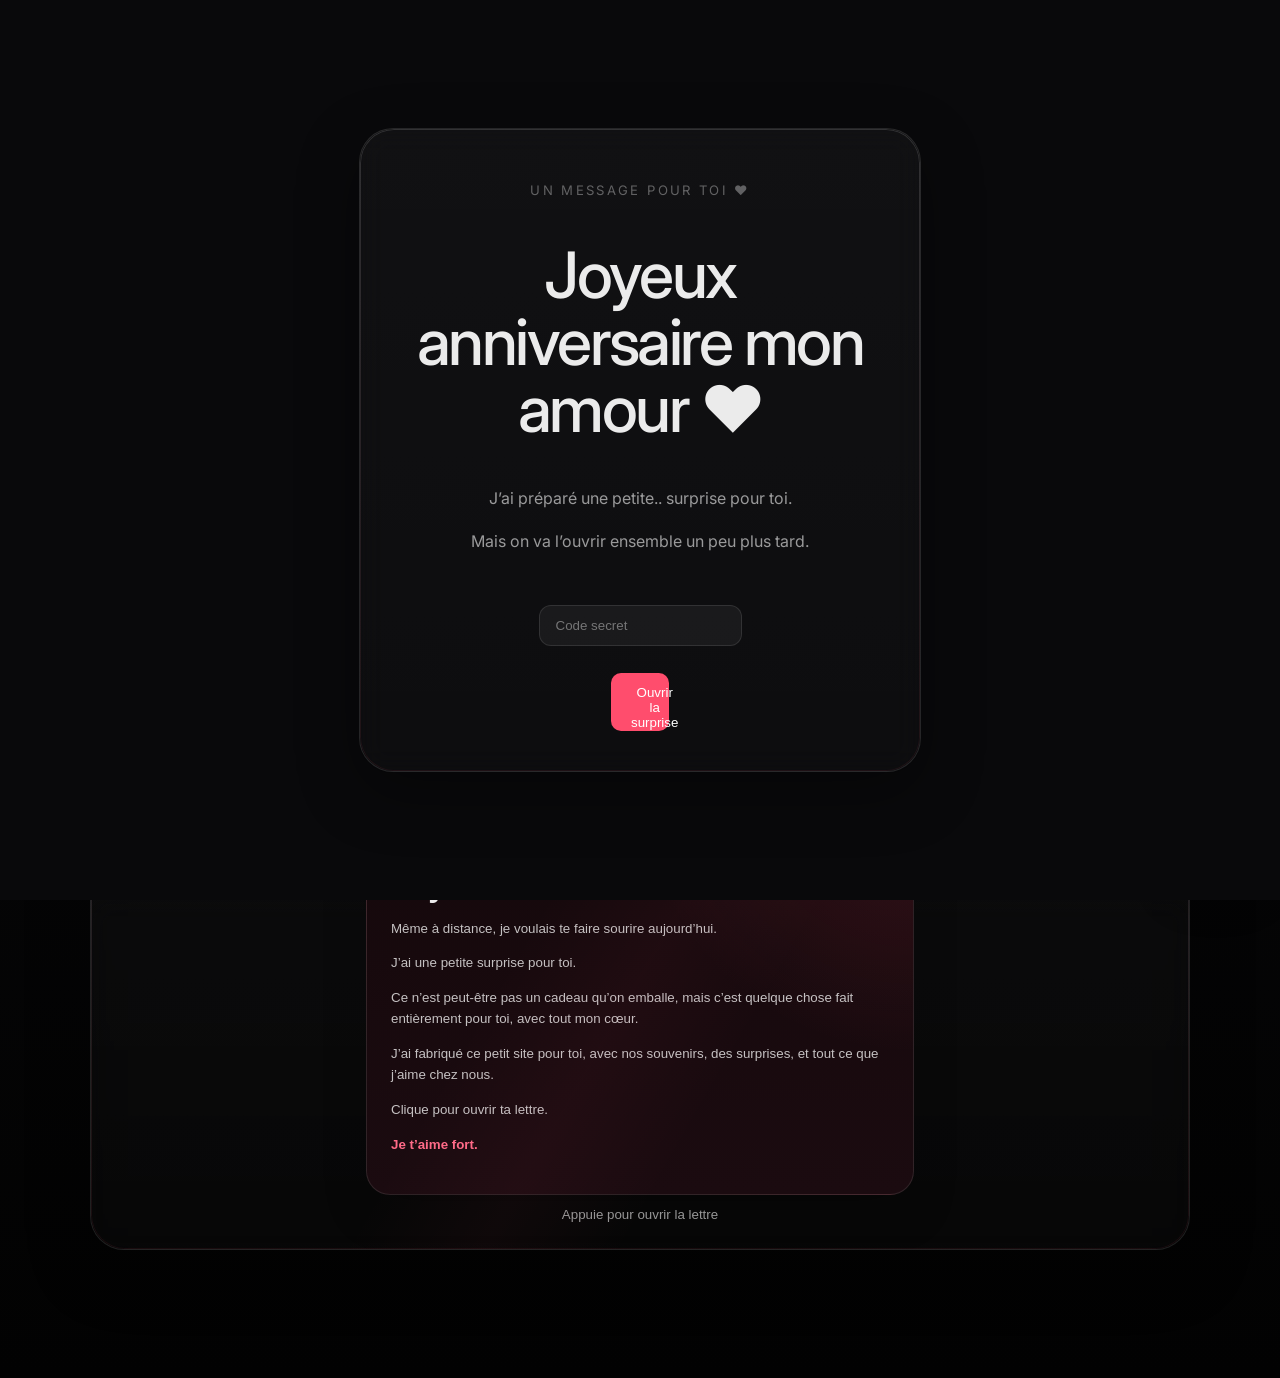
==== commit 86e823f5: "first commit" ====
--- a/index.html
+++ b/index.html
@@ -1,263 +1,271 @@
-<!DOCTYPE html>
-<html lang="fr">
-
-<head>
-    <meta charset="UTF-8" />
-    <meta name="viewport" content="width=device-width, initial-scale=1.0" />
-    <title>Joyeux anniversaire ❤️</title>
-    <link rel="icon"
-        href="data:image/svg+xml,<svg xmlns=%22http://www.w3.org/2000/svg%22 viewBox=%220 0 100 100%22><text y=%22.9em%22 font-size=%2290%22>❤️</text></svg>">
-    <link rel="preconnect" href="https://fonts.googleapis.com">
-    <link rel="preconnect" href="https://fonts.gstatic.com" crossorigin>
-    <link href="https://fonts.googleapis.com/css2?family=Inter:wght@300;400;500;600&display=swap" rel="stylesheet">
-    <link rel="stylesheet" href="style.css" />
-</head>
-
-<body>
-    <div id="siteLock" class="lock-screen">
-
-        <div class="panel lock-panel">
-
-            <p class="section-label">Un message pour toi ❤️</p>
-
-            <h1>Joyeux anniversaire mon amour ❤️</h1>
-
-            <p class="intro-text">
-                J’ai préparé une petite.. surprise pour toi.
-            </p>
-
-            <p class="intro-text">
-                Mais on va l’ouvrir ensemble un peu plus tard.
-            </p>
-
-            <div class="unlock-area">
-
-                <input type="password" id="unlockInput" placeholder="Code secret">
-
-                <button id="unlockButton" class="dock-btn">
-                    Ouvrir la surprise
-                </button>
-
-            </div>
-
-        </div>
-
-    </div>
-
-    <div class="mouse-glow"></div>
-    <div class="hearts-background" id="heartsBackground"></div>
-
-    <main class="page">
-        <section class="panel reveal hero-panel">
-            <p class="section-label">Joyeux anniversaire ❤️</p>
-            <h1>Un petit univers rien que pour toi</h1>
-            <p class="intro-text">
-                J’ai voulu te créer quelque chose de spécial. Un petit endroit à nous,
-                avec des souvenirs, des surprises, et plein d’amour.
-            </p>
-
-            <div class="home-grid">
-                <a href="jeu1.html" class="feature-card">
-                    <span class="feature-tag">Fun</span>
-                    <h2>Mini jeu</h2>
-                    <p>Un petit jeu mignon préparé juste pour toi.</p>
-                </a>
-
-                <a href="compliments.html" class="feature-card">
-                    <span class="feature-tag">Douceur</span>
-                    <h2>Compliments</h2>
-                    <p>Appuie pour découvrir des mots rien que pour toi.</p>
-                </a>
-            </div>
-        </section>
-
-        <section class="panel reveal delay-1">
-            <p class="section-label">Ta lettre</p>
-
-            <button class="love-letter-card" id="openLetterBtn" type="button">
-                <div class="love-letter-paper">
-                    <p class="letter-kicker">Pour mon amour ❤️</p>
-                    <h2>Joyeux anniversaire</h2>
-                    <p>
-                        Même à distance, je voulais te faire sourire aujourd’hui.
-                    </p>
-                    <p>
-                        J’ai une petite surprise pour toi.
-                    </p>
-                    <p>
-                        Ce n’est peut-être pas un cadeau qu’on emballe, mais c’est quelque chose
-                        fait entièrement pour toi, avec tout mon cœur.
-                    </p>
-                    <p>
-                        J’ai fabriqué ce petit site pour toi, avec nos souvenirs,
-                        des surprises, et tout ce que j’aime chez nous.
-                    </p>
-                    <p>
-                        Clique pour ouvrir ta lettre.
-                    </p>
-                    <p class="signature">Je t’aime fort.</p>
-                </div>
-
-                <span class="letter-hint">Appuie pour ouvrir la lettre</span>
-            </button>
-        </section>
-    </main>
-
-    <div class="floating-dock">
-        <button class="dock-btn" id="datesBtn" type="button" aria-label="Dates importantes">
-            <span class="dock-icon">📅</span>
-        </button>
-
-        <button class="dock-btn" id="musicBtn" type="button" aria-label="Musique">
-            <span class="dock-icon">🎵</span>
-        </button>
-
-        <button class="dock-btn" id="themeBtn" type="button" aria-label="Changer de thème">
-            <span class="dock-icon" id="themeIcon">🌙</span>
-        </button>
-    </div>
-
-    <div class="overlay hidden" id="overlay"></div>
-
-    <aside class="side-panel hidden" id="sidePanel">
-        <div class="side-panel-header">
-            <div>
-                <p class="side-panel-label" id="panelLabel">Infos</p>
-                <h3 id="panelTitle">Titre</h3>
-            </div>
-
-            <button class="close-panel-btn" id="closePanelBtn" type="button">✕</button>
-        </div>
-
-        <div class="side-panel-body" id="panelBody">
-            <!-- contenu injecté en JS -->
-        </div>
-    </aside>
-
-    <div class="letter-modal hidden" id="letterModal">
-        <div class="letter-modal-card">
-            <button class="close-letter-btn" id="closeLetterBtn" type="button">✕</button>
-
-            <p class="letter-kicker">Pour mon amour ❤️</p>
-            <h2>Joyeux anniversaire</h2>
-            <p>
-                Aujourd’hui tu as 19 ans. Et même si ce n’est “qu’un anniversaire”, mais pour moi c'est important..
-                c'est le jour où tu es née. Sans ce jour-là, je ne t’aurais jamais rencontrée. <br>
-                Et sans toi, ma vie ne serait pas celle qu’elle est aujourd’hui.
-            </p>
-            <p>
-                Tu sais, quand je repense au lycée, je souris souvent. On était juste deux élèves
-                tombés dans la même classe de seconde. Et il y a cette anecdote un peu bête avec
-                ces zuzus… ce fameux classement des plus belles filles de la classe. <br>Pendant
-                trois ans, il n’y a jamais eu de débat pour moi : il n’y avait qu’un seul nom dans
-                ce classement. Le tien. La première, l’unique, la plus belle. Louise.
-            </p>
-            <p>
-                À l’époque, je ne savais pas encore tout ce que tu allais devenir pour moi.
-            </p>
-            <p>
-                Notre histoire est étrange, compliquée parfois, mais c’est justement ce qui
-                la rend si vraie. On s’est rapprochés, puis on s’est mal compris. On s’est
-                éloignés. On a vécu chacun notre vie de notre côté, chacun dans une autre relation,
-                comme si nos chemins avaient décidé de se perdre pendant un moment.
-            </p>
-            <p>
-                Et pourtant, la vie a fini par nous remettre au même endroit.
-            </p>
-            <p>
-                On s’est retrouvés dans ces soirées, presque comme si rien n’avait vraiment disparu.
-                Et au fond de nous, quelque chose était encore là. Mais on avait peur. On sortait
-                tous les deux de grosses histoires, et on se répétait que “l’amour c’était fini”.
-                Comme si on essayait de se protéger.
-            </p>
-            <p>
-                Et pourtant… on a fini par se l’avouer.
-            </p>
-            <p>
-                Le jour même où je partais. Comme si
-                l’univers avait décidé que notre histoire ne pouvait jamais être simple.
-            </p>
-            <p>
-                Mais malgré la distance, malgré les doutes, malgré tout ce qui tournait autour
-                de nous, on a essayé. Parce qu’au fond, ce qu’on ressentait était plus fort que la
-                logique.
-            </p>
-            <p>
-                Il y a eu des moments difficiles. Les rumeurs, la distance, les pauses,
-                les silences… les moments lourd
-                à porter. Et même si on s'est brisé plus d’une fois, je ne t’en ai jamais voulu.
-                Parce que je sais à quel point tu es forte, et à quel point tu dois déjà affronter
-                tellement de choses.
-            </p>
-            <p>
-                Tu es l’une des personnes les plus courageuses que je connaisse.
-            </p>
-            <p>
-                Et il y a quelque chose que je ne te dirai jamais assez : tu m’as sauvé. <br>Dans un
-                des pires moments de ma vie, tu as été là. Et je suis persuadé aujourd’hui que si
-                je suis encore là, si j’arrive aujourd’hui à être heureux, c’est en grande partie grâce
-                à toi.
-            </p>
-            <p>
-                Puis il y a eu ce moment où je suis rentré. On s’est vus, on a parlé, on a tout remis à plat.
-                Et depuis ce jour-là, c’est comme si tout avait enfin retrouvé sa place.
-            </p>
-            <p>
-                Je pense souvent à nos souvenirs.
-            </p>
-            <p>
-                La première fois qu’on s’est embrassés, juste avant que je parte.
-                Les soirs devant chez toi, dans la voiture, à "parler" pendant des
-                heures comme si le temps n’existait plus.
-                Nos balades en voiture, en
-                sachant que l’important c’était juste d’être ensemble.
-                Et tous ces appels FaceTime qui rendent la distance un peu moins dure.
-            </p>
-            <p>
-                Ces moments peuvent paraître simples, mais pour moi ils valent tout.
-            </p>
-            <p>
-                Une histoire qui a déjà traversé plus d’épreuves que beaucoup d’autres. Et malgré tout ça, on est encore
-                là.
-            </p>
-            <p>
-                Et ça, ça veut dire quelque chose.
-            </p>
-            <p>
-                Je crois profondément en nous. Pas parce que tout est facile (au contraire) mais
-                parce que malgré les difficultés, malgré la distance, malgré tout ce qui aurait pu
-                nous séparer… on finit toujours par se retrouver.
-            </p>
-            <p>
-                J’aime l’idée qu’on est en train de reconstruire quelque chose de solide.<br>
-                Que chacun reconstruit son “je”.<br>
-                Qu’on respecte le “tu”.<br>
-                Pour continuer à construire notre “nous”.
-            </p>
-            <p>
-                Mon cœur, mon amour, mon petit cœur…
-            </p>
-            <p>
-                Je te souhaite un merveilleux 19e anniversaire. <br>
-                J’espère que cette nouvelle année de ta vie sera remplie de lumière, de force,
-                de rêves et de bonheur. Parce que tu mérites tout ce qu’il y a de beau dans ce monde.
-            </p>
-            <p>
-                Et peu importe la distance, peu importe les kilomètres, il y a une chose qui ne changera pas :
-            </p>
-            <p>
-                Je suis incroyablement fier de t’aimer.
-            </p>
-            <p>
-                Joyeux anniversaire Louise. ❤️
-            </p>
-            <p class="signature">Je t’aime.</p>
-        </div>
-    </div>
-
-    <audio id="loveAudio"></audio>
-
-    <script src="script.js"></script>
-</body>
-
+<!DOCTYPE html>
+<html lang="fr">
+
+<head>
+    <meta charset="UTF-8" />
+    <meta name="viewport" content="width=device-width, initial-scale=1.0" />
+    <title>Joyeux anniversaire ❤️</title>
+    <link rel="icon"
+        href="data:image/svg+xml,<svg xmlns=%22http://www.w3.org/2000/svg%22 viewBox=%220 0 100 100%22><text y=%22.9em%22 font-size=%2290%22>❤️</text></svg>">
+    <link rel="preconnect" href="https://fonts.googleapis.com">
+    <link rel="preconnect" href="https://fonts.gstatic.com" crossorigin>
+    <link href="https://fonts.googleapis.com/css2?family=Inter:wght@300;400;500;600&display=swap" rel="stylesheet">
+    <link rel="stylesheet" href="style.css" />
+</head>
+
+<body>
+<div id="siteLock" class="lock-screen">
+
+    <div class="panel lock-panel">
+
+        <p class="section-label">Un message pour toi ❤️</p>
+
+        <h1>Joyeux anniversaire mon amour ❤️</h1>
+
+        <p class="intro-text">
+            J’ai préparé une petite.. surprise pour toi.
+        </p>
+
+        <p class="intro-text">
+            Mais on va l’ouvrir ensemble un peu plus tard.
+        </p>
+
+        <form id="unlockForm" class="unlock-area">
+
+            <input
+                type="text"
+                id="unlockInput"
+                placeholder="Code secret"
+                autocorrect="off"
+                autocapitalize="none"
+                autocomplete="off"
+                spellcheck="false"
+            >
+
+            <button type="submit" id="unlockButton" class="dock-btn">
+                Ouvrir la surprise
+            </button>
+
+        </form>
+
+    </div>
+
+</div>
+
+    <div class="mouse-glow"></div>
+    <div class="hearts-background" id="heartsBackground"></div>
+
+    <main class="page">
+        <section class="panel reveal hero-panel">
+            <p class="section-label">Joyeux anniversaire ❤️</p>
+            <h1>Un petit univers rien que pour toi</h1>
+            <p class="intro-text">
+                J’ai voulu te créer quelque chose de spécial. Un petit endroit à nous,
+                avec des souvenirs, des surprises, et plein d’amour.
+            </p>
+
+            <div class="home-grid">
+                <a href="jeu1.html" class="feature-card">
+                    <span class="feature-tag">Fun</span>
+                    <h2>Mini jeu</h2>
+                    <p>Un petit jeu mignon préparé juste pour toi.</p>
+                </a>
+
+                <a href="compliments.html" class="feature-card">
+                    <span class="feature-tag">Douceur</span>
+                    <h2>Compliments</h2>
+                    <p>Appuie pour découvrir des mots rien que pour toi.</p>
+                </a>
+            </div>
+        </section>
+
+        <section class="panel reveal delay-1">
+            <p class="section-label">Ta lettre</p>
+
+            <button class="love-letter-card" id="openLetterBtn" type="button">
+                <div class="love-letter-paper">
+                    <p class="letter-kicker">Pour mon amour ❤️</p>
+                    <h2>Joyeux anniversaire</h2>
+                    <p>
+                        Même à distance, je voulais te faire sourire aujourd’hui.
+                    </p>
+                    <p>
+                        J’ai une petite surprise pour toi.
+                    </p>
+                    <p>
+                        Ce n’est peut-être pas un cadeau qu’on emballe, mais c’est quelque chose
+                        fait entièrement pour toi, avec tout mon cœur.
+                    </p>
+                    <p>
+                        J’ai fabriqué ce petit site pour toi, avec nos souvenirs,
+                        des surprises, et tout ce que j’aime chez nous.
+                    </p>
+                    <p>
+                        Clique pour ouvrir ta lettre.
+                    </p>
+                    <p class="signature">Je t’aime fort.</p>
+                </div>
+
+                <span class="letter-hint">Appuie pour ouvrir la lettre</span>
+            </button>
+        </section>
+    </main>
+
+    <div class="floating-dock">
+        <button class="dock-btn" id="datesBtn" type="button" aria-label="Dates importantes">
+            <span class="dock-icon">📅</span>
+        </button>
+
+        <button class="dock-btn" id="musicBtn" type="button" aria-label="Musique">
+            <span class="dock-icon">🎵</span>
+        </button>
+
+        <button class="dock-btn" id="themeBtn" type="button" aria-label="Changer de thème">
+            <span class="dock-icon" id="themeIcon">🌙</span>
+        </button>
+    </div>
+
+    <div class="overlay hidden" id="overlay"></div>
+
+    <aside class="side-panel hidden" id="sidePanel">
+        <div class="side-panel-header">
+            <div>
+                <p class="side-panel-label" id="panelLabel">Infos</p>
+                <h3 id="panelTitle">Titre</h3>
+            </div>
+
+            <button class="close-panel-btn" id="closePanelBtn" type="button">✕</button>
+        </div>
+
+        <div class="side-panel-body" id="panelBody">
+            <!-- contenu injecté en JS -->
+        </div>
+    </aside>
+
+    <div class="letter-modal hidden" id="letterModal">
+        <div class="letter-modal-card">
+            <button class="close-letter-btn" id="closeLetterBtn" type="button">✕</button>
+
+            <p class="letter-kicker">Pour mon amour ❤️</p>
+            <h2>Joyeux anniversaire</h2>
+            <p>
+                Aujourd’hui tu as 19 ans. Et même si ce n’est “qu’un anniversaire”, mais pour moi c'est important..
+                c'est le jour où tu es née. Sans ce jour-là, je ne t’aurais jamais rencontrée. <br>
+                Et sans toi, ma vie ne serait pas celle qu’elle est aujourd’hui.
+            </p>
+            <p>
+                Tu sais, quand je repense au lycée, je souris souvent. On était juste deux élèves
+                tombés dans la même classe de seconde. Et il y a cette anecdote un peu bête avec
+                ces zuzus… ce fameux classement des plus belles filles de la classe. <br>Pendant
+                trois ans, il n’y a jamais eu de débat pour moi : il n’y avait qu’un seul nom dans
+                ce classement. Le tien. La première, l’unique, la plus belle. Louise.
+            </p>
+            <p>
+                À l’époque, je ne savais pas encore tout ce que tu allais devenir pour moi.
+            </p>
+            <p>
+                Notre histoire est étrange, compliquée parfois, mais c’est justement ce qui
+                la rend si vraie. On s’est rapprochés, puis on s’est mal compris. On s’est
+                éloignés. On a vécu chacun notre vie de notre côté, chacun dans une autre relation,
+                comme si nos chemins avaient décidé de se perdre pendant un moment.
+            </p>
+            <p>
+                Et pourtant, la vie a fini par nous remettre au même endroit.
+            </p>
+            <p>
+                On s’est retrouvés dans ces soirées, presque comme si rien n’avait vraiment disparu.
+                Et au fond de nous, quelque chose était encore là. Mais on avait peur. On sortait
+                tous les deux de grosses histoires, et on se répétait que “l’amour c’était fini”.
+                Comme si on essayait de se protéger.
+            </p>
+            <p>
+                Et pourtant… on a fini par se l’avouer.
+            </p>
+            <p>
+                Le jour même où je partais. Comme si
+                l’univers avait décidé que notre histoire ne pouvait jamais être simple.
+            </p>
+            <p>
+                Mais malgré la distance, malgré les doutes, malgré tout ce qui tournait autour
+                de nous, on a essayé. Parce qu’au fond, ce qu’on ressentait était plus fort que la
+                logique.
+            </p>
+            <p>
+                Il y a eu des moments difficiles. Les rumeurs, la distance, les pauses,
+                les silences… les moments lourd
+                à porter. Et même si on s'est brisé plus d’une fois, je ne t’en ai jamais voulu.
+                Parce que je sais à quel point tu es forte, et à quel point tu dois déjà affronter
+                tellement de choses.
+            </p>
+            <p>
+                Tu es l’une des personnes les plus courageuses que je connaisse.
+            </p>
+            <p>
+                Et il y a quelque chose que je ne te dirai jamais assez : tu m’as sauvé. <br>Dans un
+                des pires moments de ma vie, tu as été là. Et je suis persuadé aujourd’hui que si
+                je suis encore là, si j’arrive aujourd’hui à être heureux, c’est en grande partie grâce
+                à toi.
+            </p>
+            <p>
+                Puis il y a eu ce moment où je suis rentré. On s’est vus, on a parlé, on a tout remis à plat.
+                Et depuis ce jour-là, c’est comme si tout avait enfin retrouvé sa place.
+            </p>
+            <p>
+                Je pense souvent à nos souvenirs.
+            </p>
+            <p>
+                La première fois qu’on s’est embrassés, juste avant que je parte.
+                Les soirs devant chez toi, dans la voiture, à "parler" pendant des
+                heures comme si le temps n’existait plus.
+                Nos balades en voiture, en
+                sachant que l’important c’était juste d’être ensemble.
+                Et tous ces appels FaceTime qui rendent la distance un peu moins dure.
+            </p>
+            <p>
+                Ces moments peuvent paraître simples, mais pour moi ils valent tout.
+            </p>
+            <p>
+                Une histoire qui a déjà traversé plus d’épreuves que beaucoup d’autres. Et malgré tout ça, on est encore
+                là.
+            </p>
+            <p>
+                Et ça, ça veut dire quelque chose.
+            </p>
+            <p>
+                Je crois profondément en nous. Pas parce que tout est facile (au contraire) mais
+                parce que malgré les difficultés, malgré la distance, malgré tout ce qui aurait pu
+                nous séparer… on finit toujours par se retrouver.
+            </p>
+            <p>
+                J’aime l’idée qu’on est en train de reconstruire quelque chose de solide.<br>
+                Que chacun reconstruit son “je”.<br>
+                Qu’on respecte le “tu”.<br>
+                Pour continuer à construire notre “nous”.
+            </p>
+            <p>
+                Mon cœur, mon amour, mon petit cœur…
+            </p>
+            <p>
+                Je te souhaite un merveilleux 19e anniversaire. <br>
+                J’espère que cette nouvelle année de ta vie sera remplie de lumière, de force,
+                de rêves et de bonheur. Parce que tu mérites tout ce qu’il y a de beau dans ce monde.
+            </p>
+            <p>
+                Et peu importe la distance, peu importe les kilomètres, il y a une chose qui ne changera pas :
+            </p>
+            <p>
+                Je suis incroyablement fier de t’aimer.
+            </p>
+            <p>
+                Joyeux anniversaire Louise. ❤️
+            </p>
+            <p class="signature">Je t’aime.</p>
+        </div>
+    </div>
+
+    <audio id="loveAudio"></audio>
+
+    <script src="script.js"></script>
+</body>
+
 </html>
--- a/style.css
+++ b/style.css
@@ -1,3 +1,4 @@
+<<<<<<< HEAD
 * {
     margin: 0;
     padding: 0;
@@ -1315,4 +1316,1300 @@
 
     color: rgba(255, 255, 255, 0.4);
 
+=======
+* {
+    margin: 0;
+    padding: 0;
+    box-sizing: border-box;
+}
+
+:root {
+    --bg-1: #09090b;
+    --bg-2: #020202;
+    --glow: rgba(255, 50, 80, 0.14);
+
+    --border: rgba(255, 255, 255, 0.1);
+    --border-red: rgba(255, 70, 95, 0.24);
+
+    --text: rgba(255, 255, 255, 0.92);
+    --text-soft: rgba(255, 255, 255, 0.58);
+    --text-faint: rgba(255, 255, 255, 0.34);
+
+    --panel-bg: linear-gradient(180deg, rgba(255, 255, 255, 0.035), rgba(255, 255, 255, 0.018));
+    --panel-border-glow: linear-gradient(180deg, rgba(255, 255, 255, 0.14), rgba(255, 77, 109, 0.08));
+
+    --card-bg: linear-gradient(180deg, rgba(255, 255, 255, 0.05), rgba(255, 255, 255, 0.025));
+    --card-hover: linear-gradient(180deg, rgba(255, 77, 109, 0.11), rgba(255, 255, 255, 0.03));
+
+    --dock-bg: linear-gradient(180deg, rgba(12, 12, 14, 0.85), rgba(20, 10, 14, 0.82));
+    --button-bg: linear-gradient(180deg, rgba(255, 255, 255, 0.06), rgba(255, 255, 255, 0.025));
+    --button-hover: linear-gradient(180deg, rgba(255, 77, 109, 0.15), rgba(255, 255, 255, 0.03));
+
+    --letter-card-bg:
+        radial-gradient(circle at top right, rgba(255, 77, 109, 0.15), transparent 40%),
+        linear-gradient(180deg, #14080b 0%, #1b0b10 100%);
+    --letter-card-text: rgba(255, 255, 255, 0.92);
+    --letter-card-soft: rgba(255, 255, 255, 0.75);
+    --letter-signature: #ff6b88;
+
+    --modal-bg: linear-gradient(180deg, rgba(255, 255, 255, 0.98), rgba(255, 245, 247, 0.96));
+    --modal-text: #30171a;
+
+    --shadow: 0 20px 60px rgba(0, 0, 0, 0.35);
+}
+
+body.light-theme {
+    --bg-1: #fff8fa;
+    --bg-2: #ffeef2;
+    --glow: rgba(255, 90, 120, 0.18);
+
+    --border: rgba(120, 50, 70, 0.12);
+    --border-red: rgba(255, 70, 95, 0.28);
+
+    --text: #2d1820;
+    --text-soft: rgba(45, 24, 32, 0.72);
+    --text-faint: rgba(45, 24, 32, 0.46);
+
+    --panel-bg: linear-gradient(180deg, rgba(255, 255, 255, 0.78), rgba(255, 250, 251, 0.7));
+    --panel-border-glow: linear-gradient(180deg, rgba(255, 255, 255, 0.9), rgba(255, 77, 109, 0.14));
+
+    --card-bg: linear-gradient(180deg, rgba(255, 255, 255, 0.86), rgba(255, 248, 250, 0.72));
+    --card-hover: linear-gradient(180deg, rgba(255, 220, 228, 0.95), rgba(255, 245, 247, 0.85));
+
+    --dock-bg: linear-gradient(180deg, rgba(255, 255, 255, 0.88), rgba(255, 245, 247, 0.84));
+    --button-bg: linear-gradient(180deg, rgba(255, 255, 255, 0.9), rgba(255, 244, 247, 0.75));
+    --button-hover: linear-gradient(180deg, rgba(255, 220, 228, 1), rgba(255, 240, 244, 0.9));
+
+    --letter-card-bg:
+        radial-gradient(circle at top right, rgba(255, 77, 109, 0.14), transparent 40%),
+        linear-gradient(180deg, #fff5f7 0%, #ffeef2 100%);
+    --letter-card-text: #30171a;
+    --letter-card-soft: rgba(48, 23, 26, 0.78);
+    --letter-signature: #c7304f;
+
+    --modal-bg: linear-gradient(180deg, rgba(255, 255, 255, 0.98), rgba(255, 245, 247, 0.96));
+    --modal-text: #30171a;
+
+    --shadow: 0 20px 60px rgba(120, 60, 80, 0.14);
+}
+
+body {
+    font-family: "Inter", sans-serif;
+    min-height: 100vh;
+    color: var(--text);
+    background:
+        radial-gradient(circle at top center, rgba(255, 77, 109, 0.08), transparent 30%),
+        radial-gradient(circle at 20% 20%, rgba(255, 77, 109, 0.05), transparent 18%),
+        linear-gradient(180deg, var(--bg-1) 0%, var(--bg-2) 100%);
+    overflow-x: hidden;
+    position: relative;
+    transition: background 0.3s ease, color 0.3s ease;
+}
+
+.mouse-glow {
+    position: fixed;
+    width: 320px;
+    height: 320px;
+    border-radius: 50%;
+    pointer-events: none;
+    background: radial-gradient(circle, var(--glow) 0%, rgba(255, 50, 80, 0.05) 35%, transparent 70%);
+    transform: translate(-50%, -50%);
+    z-index: 0;
+    filter: blur(18px);
+}
+
+.hearts-background {
+    position: fixed;
+    inset: 0;
+    overflow: hidden;
+    pointer-events: none;
+    z-index: 0;
+}
+
+.bg-heart {
+    position: absolute;
+    bottom: -40px;
+    color: rgba(255, 77, 109, 0.16);
+    animation: floatHeart linear forwards;
+    user-select: none;
+}
+
+@keyframes floatHeart {
+    from {
+        transform: translateY(0) scale(1);
+        opacity: 0;
+    }
+
+    15% {
+        opacity: 1;
+    }
+
+    to {
+        transform: translateY(-115vh) scale(1.3);
+        opacity: 0;
+    }
+}
+
+.page {
+    position: relative;
+    z-index: 1;
+    width: min(1100px, calc(100% - 32px));
+    margin: 0 auto;
+    padding: 40px 0 120px;
+    display: grid;
+    gap: 26px;
+}
+
+.panel {
+    border: 1px solid var(--border);
+    border-radius: 34px;
+    background: var(--panel-bg);
+    box-shadow: var(--shadow);
+    backdrop-filter: blur(14px);
+    -webkit-backdrop-filter: blur(14px);
+    padding: 26px;
+    position: relative;
+    overflow: hidden;
+}
+
+.panel::before {
+    content: "";
+    position: absolute;
+    inset: 0;
+    border-radius: inherit;
+    padding: 1px;
+    background: var(--panel-border-glow);
+    -webkit-mask: linear-gradient(#fff 0 0) content-box, linear-gradient(#fff 0 0);
+    -webkit-mask-composite: xor;
+    mask-composite: exclude;
+    pointer-events: none;
+}
+
+.section-label {
+    color: var(--text-faint);
+    text-transform: uppercase;
+    letter-spacing: 0.18em;
+    font-size: 0.82rem;
+    margin-bottom: 14px;
+}
+
+h1 {
+    font-size: clamp(2rem, 5vw, 4rem);
+    font-weight: 500;
+    line-height: 1.05;
+    letter-spacing: -0.04em;
+    max-width: 12ch;
+}
+
+.intro-text {
+    margin-top: 16px;
+    max-width: 60ch;
+    color: var(--text-soft);
+    line-height: 1.7;
+    font-size: 1rem;
+}
+
+.home-grid {
+    margin-top: 28px;
+    display: grid;
+    grid-template-columns: 1fr 1fr;
+    gap: 16px;
+}
+
+.feature-card {
+    display: block;
+    text-decoration: none;
+    color: var(--text);
+    min-height: 180px;
+    padding: 22px;
+    border-radius: 24px;
+    border: 1px solid rgba(255, 255, 255, 0.08);
+    background: var(--card-bg);
+    transition: transform 0.3s ease, border-color 0.3s ease, background 0.3s ease, box-shadow 0.3s ease;
+    position: relative;
+    overflow: hidden;
+}
+
+.feature-card::before {
+    content: "";
+    position: absolute;
+    inset: 0;
+    background: radial-gradient(circle at top right, rgba(255, 77, 109, 0.12), transparent 35%);
+    opacity: 0;
+    transition: opacity 0.3s ease;
+}
+
+.feature-card:hover {
+    transform: translateY(-4px);
+    border-color: var(--border-red);
+    background: var(--card-hover);
+    box-shadow: 0 14px 34px rgba(255, 77, 109, 0.1);
+}
+
+.feature-card:hover::before {
+    opacity: 1;
+}
+
+.feature-tag {
+    display: inline-block;
+    margin-bottom: 16px;
+    padding: 8px 12px;
+    border-radius: 999px;
+    font-size: 0.82rem;
+    color: rgba(255, 255, 255, 0.75);
+    background: rgba(255, 255, 255, 0.06);
+    border: 1px solid rgba(255, 255, 255, 0.08);
+}
+
+.feature-card h2 {
+    font-size: 1.6rem;
+    font-weight: 500;
+    margin-bottom: 10px;
+}
+
+.feature-card p {
+    color: var(--text-soft);
+    line-height: 1.6;
+}
+
+.large-card {
+    min-height: 220px;
+}
+
+/* Lettre simple */
+
+.love-letter-card {
+    width: min(100%, 560px);
+    margin: 0 auto;
+    display: block;
+    border: none;
+    background: transparent;
+    cursor: pointer;
+}
+
+.love-letter-paper {
+    padding: 28px 24px;
+    border-radius: 24px;
+    background: var(--letter-card-bg);
+    color: var(--letter-card-text);
+    border: 1px solid var(--border);
+    box-shadow: 0 18px 40px rgba(0, 0, 0, 0.28);
+    transition: transform 0.25s ease, box-shadow 0.25s ease;
+    text-align: left;
+}
+
+.love-letter-paper h2 {
+    color: var(--letter-card-text);
+}
+
+.love-letter-paper p {
+    color: var(--letter-card-soft);
+}
+
+.love-letter-paper .signature {
+    color: var(--letter-signature);
+}
+
+.love-letter-paper::before {
+    content: "";
+    position: absolute;
+    inset: 0;
+
+    background:
+        linear-gradient(120deg, transparent 40%, rgba(255, 77, 109, 0.15), transparent 60%);
+
+    opacity: 0.25;
+
+    pointer-events: none;
+}
+
+.love-letter-card:hover .love-letter-paper {
+    transform: translateY(-4px) scale(1.01);
+
+    box-shadow:
+        0 24px 48px rgba(0, 0, 0, 0.32),
+        0 0 20px rgba(255, 77, 109, 0.15);
+}
+
+.love-letter-card:hover .love-letter-paper {
+    transform: translateY(-3px);
+    box-shadow: 0 24px 48px rgba(0, 0, 0, 0.32);
+}
+
+.letter-kicker {
+    color: #c7304f;
+    font-weight: 600;
+    margin-bottom: 10px;
+}
+
+.love-letter-paper h2,
+.letter-modal-card h2 {
+    font-size: clamp(1.4rem, 3vw, 2rem);
+    margin-bottom: 12px;
+}
+
+.love-letter-paper p,
+.letter-modal-card p {
+    line-height: 1.6;
+    margin-bottom: 10px;
+}
+
+.signature {
+    margin-top: 14px;
+    font-weight: 600;
+    color: #a61d39;
+}
+
+.letter-hint {
+    display: block;
+    margin-top: 12px;
+    color: var(--text-soft);
+    text-align: center;
+}
+
+/* Dock fixe */
+
+.floating-dock {
+    position: fixed;
+    right: 22px;
+    bottom: 22px;
+    z-index: 30;
+    display: flex;
+    flex-direction: column;
+    gap: 12px;
+    padding: 12px;
+    border-radius: 28px;
+    border: 1px solid var(--border);
+    background: var(--dock-bg);
+    backdrop-filter: blur(18px);
+    -webkit-backdrop-filter: blur(18px);
+    box-shadow: 0 16px 40px rgba(0, 0, 0, 0.34);
+}
+
+.dock-btn {
+    width: 58px;
+    height: 58px;
+    border-radius: 50%;
+    border: 1px solid var(--border);
+    background: var(--button-bg);
+    color: var(--text);
+    cursor: pointer;
+    display: grid;
+    place-items: center;
+    transition: transform 0.25s ease, border-color 0.25s ease, background 0.25s ease, box-shadow 0.25s ease;
+}
+
+.dock-btn:hover {
+    transform: translateY(-2px) scale(1.03);
+    border-color: var(--border-red);
+    background: var(--button-hover);
+    box-shadow: 0 10px 24px rgba(255, 77, 109, 0.16);
+}
+
+.dock-icon {
+    font-size: 1.25rem;
+}
+
+/* Overlay */
+
+.overlay {
+    position: fixed;
+    inset: 0;
+    background: rgba(0, 0, 0, 0.45);
+    backdrop-filter: blur(4px);
+    z-index: 39;
+}
+
+/* Panneau latéral */
+
+.side-panel {
+    position: fixed;
+    top: 20px;
+    right: 20px;
+    width: min(420px, calc(100% - 24px));
+    max-height: calc(100vh - 40px);
+    overflow: auto;
+    z-index: 40;
+    border-radius: 28px;
+    border: 1px solid var(--border);
+    background: var(--dock-bg);
+    box-shadow: 0 24px 60px rgba(0, 0, 0, 0.4);
+    padding: 20px;
+}
+
+.side-panel-header {
+    display: flex;
+    align-items: flex-start;
+    justify-content: space-between;
+    gap: 16px;
+    margin-bottom: 18px;
+}
+
+.side-panel-label {
+    color: var(--text-faint);
+    text-transform: uppercase;
+    letter-spacing: 0.16em;
+    font-size: 0.75rem;
+    margin-bottom: 8px;
+}
+
+.side-panel-header h3 {
+    font-size: 1.5rem;
+    font-weight: 500;
+}
+
+.close-panel-btn,
+.close-letter-btn {
+    width: 42px;
+    height: 42px;
+    border-radius: 50%;
+    border: 1px solid rgba(255, 255, 255, 0.08);
+    background: rgba(255, 255, 255, 0.06);
+    color: white;
+    cursor: pointer;
+    flex-shrink: 0;
+}
+
+.side-panel-body {
+    color: var(--text-soft);
+    line-height: 1.7;
+}
+
+.panel-big-text {
+    font-size: 1.05rem;
+    color: var(--text-soft);
+    line-height: 1.8;
+}
+
+/* Contrôles musique */
+
+.music-controls {
+    display: flex;
+    gap: 12px;
+    margin-top: 18px;
+    flex-wrap: wrap;
+}
+
+.music-control-btn {
+    min-width: 56px;
+    height: 56px;
+    border-radius: 50%;
+    border: 1px solid rgba(255, 255, 255, 0.08);
+    background: linear-gradient(180deg, rgba(255, 255, 255, 0.06), rgba(255, 255, 255, 0.025));
+    color: white;
+    cursor: pointer;
+    font-size: 1.1rem;
+}
+
+.volume-control {
+    margin-top: 18px;
+    display: grid;
+    gap: 10px;
+}
+
+.volume-control label {
+    color: var(--text-soft);
+}
+
+.volume-control input {
+    width: 100%;
+}
+
+/* Modal lettre */
+
+.letter-modal {
+    position: fixed;
+    inset: 0;
+    z-index: 45;
+    display: grid;
+    place-items: center;
+    padding: 20px;
+    background: rgba(0, 0, 0, 0.55);
+    backdrop-filter: blur(4px);
+}
+
+.letter-modal-card {
+    position: relative;
+
+    width: min(900px, 92vw);
+
+    max-height: 90vh;
+
+    overflow: auto;
+
+    padding: 40px 42px;
+
+    border-radius: 28px;
+
+    background: var(--letter-card-bg);
+
+    color: var(--letter-card-text);
+
+    border: 1px solid var(--border);
+
+    box-shadow: 0 30px 80px rgba(0, 0, 0, 0.45);
+}
+
+@media (max-width: 640px) {
+
+    .letter-modal-card {
+        width: 95vw;
+        padding: 28px 22px;
+    }
+
+    .letter-modal-card h2 {
+        font-size: 1.6rem;
+    }
+
+}
+
+.letter-modal-card {
+    animation: letterOpen 0.35s ease;
+}
+
+@keyframes letterOpen {
+    from {
+        transform: scale(0.92);
+        opacity: 0;
+    }
+
+    to {
+        transform: scale(1);
+        opacity: 1;
+    }
+}
+
+.letter-modal-card p {
+    font-size: 1.05rem;
+    line-height: 1.9;
+}
+
+.letter-modal-card h2 {
+    font-size: 2rem;
+    margin-bottom: 18px;
+}
+
+.letter-modal-card .signature {
+    margin-top: 28px;
+    font-size: 1.1rem;
+}
+
+.letter-modal-card h2 {
+    color: var(--letter-card-text);
+}
+
+.letter-modal-card p {
+    color: var(--letter-card-soft);
+}
+
+.letter-modal-card .signature {
+    color: var(--letter-signature);
+}
+
+.close-letter-btn {
+    position: absolute;
+    top: 16px;
+    right: 16px;
+    color: var(--letter-card-text);
+    background: rgba(255, 255, 255, 0.08);
+    border: 1px solid var(--border);
+}
+
+.close-letter-btn {
+    position: absolute;
+    top: 16px;
+    right: 16px;
+    color: #30171a;
+    background: rgba(0, 0, 0, 0.06);
+}
+
+/* Utilitaires */
+
+.hidden {
+    display: none;
+}
+
+.reveal {
+    opacity: 0;
+    transform: translateY(24px);
+    animation: revealUp 0.8s ease forwards;
+}
+
+.delay-1 {
+    animation-delay: 0.18s;
+}
+
+@keyframes revealUp {
+    to {
+        opacity: 1;
+        transform: translateY(0);
+    }
+}
+
+/* Responsive */
+
+@media (max-width: 900px) {
+    .page {
+        width: min(100%, calc(100% - 24px));
+        padding: 22px 0 120px;
+        gap: 18px;
+    }
+
+    .panel {
+        padding: 18px;
+        border-radius: 26px;
+    }
+
+
+
+    .large-card {
+        min-height: 180px;
+    }
+}
+
+@media (max-width: 640px) {
+    .mouse-glow {
+        width: 220px;
+        height: 220px;
+    }
+
+    .panel {
+        padding: 14px;
+        border-radius: 22px;
+    }
+
+    h1 {
+        max-width: 100%;
+    }
+
+    .feature-card {
+        min-height: 150px;
+        padding: 18px;
+        border-radius: 18px;
+    }
+
+    .feature-card h2 {
+        font-size: 1.3rem;
+    }
+
+    .love-letter-paper {
+        padding: 20px 18px;
+    }
+
+    .floating-dock {
+        right: 14px;
+        bottom: 14px;
+        padding: 10px;
+        border-radius: 24px;
+    }
+
+    .dock-btn {
+        width: 52px;
+        height: 52px;
+    }
+
+    .side-panel {
+        top: auto;
+        right: 12px;
+        left: 12px;
+        bottom: 12px;
+        width: auto;
+        max-height: 72vh;
+        border-radius: 24px;
+    }
+}
+
+.dates-stack {
+    display: grid;
+    gap: 12px;
+    margin-top: 8px;
+}
+
+.date-item {
+    padding: 16px 16px 14px;
+    border-radius: 18px;
+    border: 1px solid var(--border);
+    background: var(--card-bg);
+}
+
+.date-item-label {
+    display: block;
+    font-size: 0.8rem;
+    letter-spacing: 0.12em;
+    text-transform: uppercase;
+    color: var(--text-faint);
+    margin-bottom: 8px;
+}
+
+.date-item-value {
+    font-size: 1.02rem;
+    line-height: 1.7;
+    color: var(--text-soft);
+}
+
+.date-item {
+    padding: 16px 16px 14px;
+    border-radius: 18px;
+    border: 1px solid var(--border);
+    background: var(--card-bg);
+    cursor: pointer;
+    transition: transform 0.25s ease, border-color 0.25s ease, background 0.25s ease, box-shadow 0.25s ease;
+    user-select: none;
+}
+
+.date-item:hover {
+    transform: translateY(-2px);
+    border-color: var(--border-red);
+    background: var(--card-hover);
+    box-shadow: 0 10px 24px rgba(255, 77, 109, 0.08);
+}
+
+.date-item-label {
+    display: block;
+    font-size: 0.8rem;
+    letter-spacing: 0.12em;
+    text-transform: uppercase;
+    color: var(--text-faint);
+    margin-bottom: 8px;
+}
+
+.date-item-value {
+    font-size: 1.02rem;
+    line-height: 1.7;
+    color: var(--text-soft);
+    transition: filter 0.25s ease, opacity 0.25s ease;
+}
+
+.date-item-label {
+    display: block;
+    font-size: 0.8rem;
+    letter-spacing: 0.12em;
+    text-transform: uppercase;
+    color: var(--text-faint);
+    margin-bottom: 8px;
+    transition: filter 0.25s ease, opacity 0.25s ease;
+}
+
+.date-item.is-hidden .date-item-label {
+    filter: blur(8px);
+    opacity: 0.9;
+}
+
+.date-item.is-revealed .date-item-label {
+    filter: blur(0);
+    opacity: 1;
+}
+
+.date-item-hint {
+    display: inline-block;
+    margin-top: 10px;
+    font-size: 0.82rem;
+    color: var(--text-faint);
+}
+
+.compliment-reason {
+    margin-top: 20px;
+    font-size: 1.2rem;
+    color: var(--text-soft);
+    line-height: 1.8;
+}
+
+.compliment-day {
+    margin-top: 25px;
+    font-size: 0.9rem;
+    color: var(--text-faint);
+}
+
+.compliment-explanation {
+
+    margin-top: 15px;
+    max-width: 600px;
+    line-height: 1.7;
+    color: var(--text-soft);
+
+}
+
+.compliment-box {
+
+    margin-top: 30px;
+    padding: 25px;
+
+    border-radius: 20px;
+
+    border: 1px solid var(--border);
+
+    background: var(--card-bg);
+
+}
+
+.back-button {
+
+    display: inline-block;
+
+    margin-top: 30px;
+    padding: 12px 18px;
+
+    border-radius: 12px;
+
+    border: 1px solid var(--border);
+
+    background: var(--button-bg);
+
+    text-decoration: none;
+
+    color: var(--text);
+
+    transition: 0.25s;
+
+}
+
+.back-button:hover {
+
+    border-color: var(--border-red);
+
+    background: var(--button-hover);
+
+}
+
+.cursor-glow {
+    position: fixed;
+    left: 0;
+    top: 0;
+    width: 80px;
+    height: 80px;
+    border-radius: 50%;
+    pointer-events: none;
+    transform: translate(-50%, -50%);
+    z-index: 9999;
+    background: radial-gradient(circle,
+            rgba(255, 105, 180, 0.35) 0%,
+            rgba(255, 105, 180, 0.15) 40%,
+            rgba(255, 105, 180, 0) 75%);
+}
+
+.heart-trail {
+    position: fixed;
+    pointer-events: none;
+    z-index: 9999;
+    font-size: 16px;
+    transform: translate(-50%, -50%);
+    animation: heartFade 0.8s linear forwards;
+}
+
+@keyframes heartFade {
+    0% {
+        opacity: 1;
+        transform: translate(-50%, -50%) scale(1);
+    }
+
+    100% {
+        opacity: 0;
+        transform: translate(-50%, -80px) scale(1.4);
+    }
+}
+
+/* =========================
+   THÈME COMMUN POUR LES JEUX
+   ========================= */
+
+.game-page {
+    position: relative;
+    z-index: 1;
+    width: min(1100px, calc(100% - 32px));
+    margin: 0 auto;
+    padding: 40px 0 120px;
+    display: grid;
+    gap: 26px;
+}
+
+.game-panel {
+    border: 1px solid var(--border);
+    border-radius: 34px;
+    background: var(--panel-bg);
+    box-shadow: var(--shadow);
+    backdrop-filter: blur(14px);
+    -webkit-backdrop-filter: blur(14px);
+    padding: 26px;
+    position: relative;
+    overflow: hidden;
+}
+
+.game-panel::before {
+    content: "";
+    position: absolute;
+    inset: 0;
+    border-radius: inherit;
+    padding: 1px;
+    background: var(--panel-border-glow);
+    -webkit-mask: linear-gradient(#fff 0 0) content-box, linear-gradient(#fff 0 0);
+    -webkit-mask-composite: xor;
+    mask-composite: exclude;
+    pointer-events: none;
+}
+
+.game-title {
+    font-size: clamp(2rem, 5vw, 4rem);
+    font-weight: 500;
+    line-height: 1.05;
+    letter-spacing: -0.04em;
+    max-width: 16ch;
+}
+
+.game-subtitle {
+    margin-top: 14px;
+    color: var(--text-soft);
+    line-height: 1.7;
+    font-size: 1rem;
+}
+
+.game-topbar {
+    margin-top: 24px;
+    display: flex;
+    flex-wrap: wrap;
+    gap: 12px;
+}
+
+.game-stat {
+    padding: 12px 16px;
+    border-radius: 16px;
+    border: 1px solid var(--border);
+    background: var(--card-bg);
+    color: var(--text-soft);
+    font-size: 0.98rem;
+}
+
+.game-actions {
+    margin-top: 22px;
+    display: flex;
+    flex-wrap: wrap;
+    gap: 12px;
+}
+
+.game-button,
+.game-link {
+    display: inline-flex;
+    align-items: center;
+    justify-content: center;
+    min-height: 52px;
+    padding: 12px 18px;
+    border-radius: 16px;
+    border: 1px solid var(--border);
+    background: var(--button-bg);
+    color: var(--text);
+    text-decoration: none;
+    cursor: pointer;
+    transition: transform 0.25s ease, border-color 0.25s ease, background 0.25s ease, box-shadow 0.25s ease;
+}
+
+.game-button:hover,
+.game-link:hover {
+    transform: translateY(-2px);
+    border-color: var(--border-red);
+    background: var(--button-hover);
+    box-shadow: 0 10px 24px rgba(255, 77, 109, 0.16);
+}
+
+.game-button {
+    font: inherit;
+}
+
+.game-area {
+    position: relative;
+    width: 100%;
+    min-height: 420px;
+    border-radius: 28px;
+    border: 1px solid var(--border);
+    background: var(--card-bg);
+    box-shadow: var(--shadow);
+    overflow: hidden;
+    padding: 20px;
+}
+
+.reward-box {
+    border: 1px solid var(--border);
+    border-radius: 28px;
+    background: var(--panel-bg);
+    box-shadow: var(--shadow);
+    backdrop-filter: blur(14px);
+    -webkit-backdrop-filter: blur(14px);
+    padding: 26px;
+    position: relative;
+    overflow: hidden;
+    animation: letterOpen 0.35s ease;
+}
+
+.reward-box::before {
+    content: "";
+    position: absolute;
+    inset: 0;
+    border-radius: inherit;
+    padding: 1px;
+    background: var(--panel-border-glow);
+    -webkit-mask: linear-gradient(#fff 0 0) content-box, linear-gradient(#fff 0 0);
+    -webkit-mask-composite: xor;
+    mask-composite: exclude;
+    pointer-events: none;
+}
+
+.reward-box h2 {
+    font-size: clamp(1.4rem, 3vw, 2rem);
+    margin-bottom: 12px;
+}
+
+.reward-box p {
+    color: var(--text-soft);
+    line-height: 1.7;
+}
+
+#rewardText {
+    font-size: 1.05rem;
+    color: var(--text);
+    line-height: 1.8;
+}
+
+/* éléments des jeux */
+.heart,
+.flash-heart,
+.choice-heart {
+    position: absolute;
+    cursor: pointer;
+    user-select: none;
+    transition: transform 0.18s ease, filter 0.18s ease;
+}
+
+.heart:hover,
+.flash-heart:hover,
+.choice-heart:hover {
+    transform: scale(1.08);
+    filter: drop-shadow(0 0 10px rgba(255, 77, 109, 0.35));
+}
+
+.choice-heart {
+    position: static;
+    font-size: 70px;
+}
+
+.memory-grid {
+    display: grid;
+    grid-template-columns: repeat(4, 1fr);
+    gap: 14px;
+}
+
+.card {
+    height: 100px;
+    border-radius: 20px;
+    border: 1px solid var(--border);
+    background: var(--card-bg);
+    display: flex;
+    align-items: center;
+    justify-content: center;
+    font-size: 2rem;
+    cursor: pointer;
+    user-select: none;
+    transition: transform 0.22s ease, border-color 0.22s ease, background 0.22s ease, box-shadow 0.22s ease;
+}
+
+.card:hover {
+    transform: translateY(-2px);
+    border-color: var(--border-red);
+    background: var(--card-hover);
+    box-shadow: 0 10px 24px rgba(255, 77, 109, 0.1);
+}
+
+.card.flipped,
+.card.matched {
+    border-color: var(--border-red);
+    background: var(--card-hover);
+}
+
+@media (max-width: 900px) {
+    .game-page {
+        width: min(100%, calc(100% - 24px));
+        padding: 22px 0 120px;
+        gap: 18px;
+    }
+
+    .game-panel,
+    .reward-box {
+        padding: 18px;
+        border-radius: 26px;
+    }
+}
+
+@media (max-width: 640px) {
+
+    .game-panel,
+    .reward-box {
+        padding: 14px;
+        border-radius: 22px;
+    }
+
+    .game-area {
+        min-height: 340px;
+        border-radius: 22px;
+        padding: 14px;
+    }
+
+    .memory-grid {
+        grid-template-columns: repeat(4, 1fr);
+        gap: 10px;
+    }
+
+    .card {
+        height: 76px;
+        font-size: 1.6rem;
+        border-radius: 16px;
+    }
+
+    .game-actions {
+        flex-direction: column;
+    }
+
+    .game-button,
+    .game-link {
+        width: 100%;
+    }
+}
+
+/* Dock plus petite sur les pages de jeux */
+
+body.game-mode .floating-dock {
+    right: 14px;
+    bottom: 14px;
+    padding: 8px;
+    border-radius: 22px;
+    gap: 8px;
+}
+
+body.game-mode .dock-btn {
+    width: 44px;
+    height: 44px;
+}
+
+body.game-mode .dock-icon {
+    font-size: 1rem;
+}
+
+body.game-mode .floating-dock {
+    opacity: 0.7;
+}
+
+body.game-mode .floating-dock:hover {
+    opacity: 1;
+}
+
+body.game-mode .floating-dock {
+    bottom: 30px;
+}
+
+.internal-page {
+    margin-top: 40px;
+}
+
+.hidden {
+    display: none;
+}
+
+#unlockInput {
+
+    margin-top: 25px;
+    padding: 12px;
+
+    border-radius: 10px;
+    border: none;
+
+}
+
+
+.lock-screen {
+
+    position: fixed;
+    inset: 0;
+
+    display: flex;
+    align-items: center;
+    justify-content: center;
+
+    z-index: 9999;
+
+    background:
+        radial-gradient(circle at top center, rgba(255, 77, 109, 0.08), transparent 30%),
+        radial-gradient(circle at 20% 20%, rgba(255, 77, 109, 0.05), transparent 18%),
+        linear-gradient(180deg, #09090b 0%, #020202 100%);
+
+}
+
+.lock-panel {
+
+    max-width: 600px;
+    text-align: center;
+
+    padding: 40px;
+
+}
+
+.unlock-area {
+
+    margin-top: 25px;
+
+    display: flex;
+    flex-direction: column;
+    gap: 12px;
+
+    align-items: center;
+
+}
+
+#unlockInput {
+
+    padding: 12px 16px;
+
+    border-radius: 12px;
+
+    border: 1px solid var(--border);
+
+    background: rgba(255, 255, 255, 0.05);
+
+    color: white;
+
+    outline: none;
+
+}
+
+#unlockInput::placeholder {
+
+    color: rgba(255, 255, 255, 0.4);
+
+}
+
+.lock-screen {
+
+    padding: 20px;
+
+}
+
+.lock-panel {
+
+    width: 100%;
+    max-width: 600px;
+
+    padding: 30px;
+
+}
+
+@media (max-width:600px) {
+
+    .lock-panel {
+
+        padding: 24px 18px;
+
+    }
+
+    .lock-panel h1 {
+
+        font-size: 2rem;
+
+    }
+
+>>>>>>> 4ca4e72 (first commit)
 }
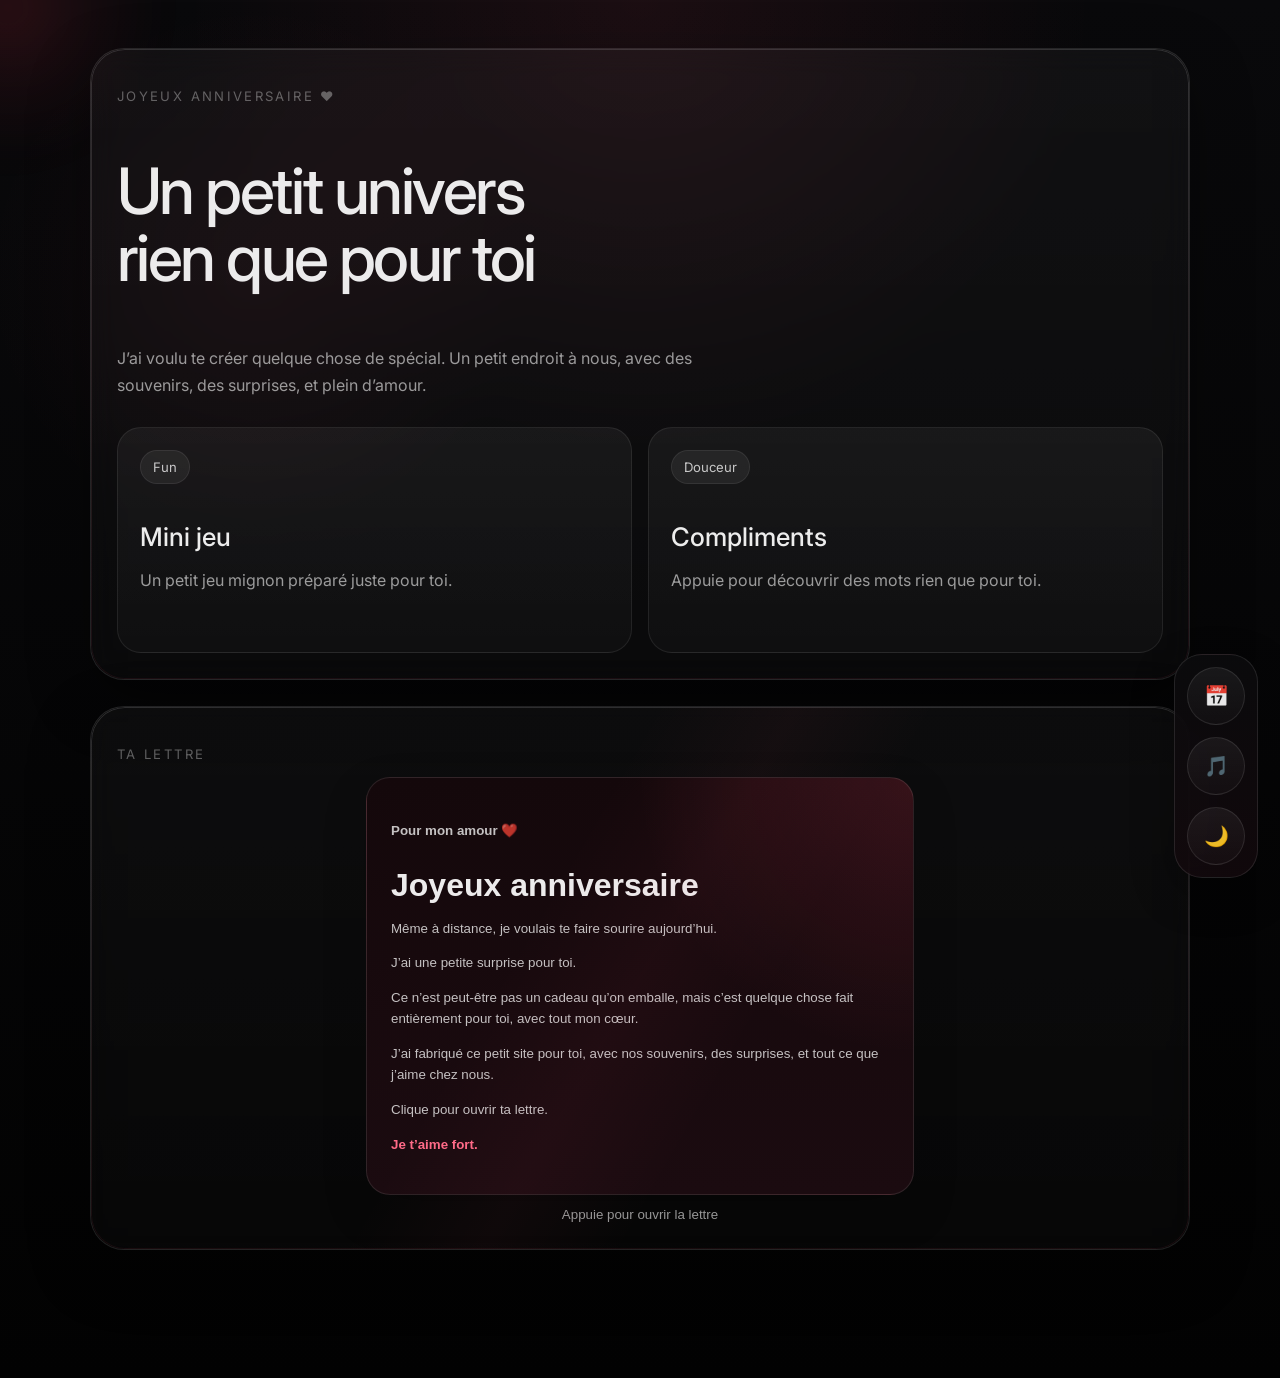
==== commit 9494bdd9: "mes modifs" ====
--- a/index.html
+++ b/index.html
@@ -14,41 +14,6 @@
 </head>
 
 <body>
-<div id="siteLock" class="lock-screen">
-
-    <div class="panel lock-panel">
-
-        <p class="section-label">Un message pour toi ❤️</p>
-
-        <h1>Joyeux anniversaire mon amour ❤️</h1>
-
-        <p class="intro-text">
-            J’ai préparé une petite.. surprise pour toi.
-        </p>
-
-        <p class="intro-text">
-            Mais on va l’ouvrir ensemble un peu plus tard.
-        </p>
-
-        <form id="unlockForm" class="unlock-area">
-
-            <input
-                type="text"
-                id="unlockInput"
-                placeholder="Code secret"
-                autocorrect="off"
-                autocapitalize="none"
-                autocomplete="off"
-                spellcheck="false"
-            >
-
-            <button type="submit" id="unlockButton" class="dock-btn">
-                Ouvrir la surprise
-            </button>
-
-        </form>
-
-    </div>
 
 </div>
 
--- a/style.css
+++ b/style.css
@@ -1,5 +1,4 @@
-<<<<<<< HEAD
-* {
+{
     margin: 0;
     padding: 0;
     box-sizing: border-box;
@@ -1192,46 +1191,6 @@
     display: none;
 }
 
-#siteLock {
-
-    position: fixed;
-    inset: 0;
-
-    background: #09090b;
-
-    display: flex;
-    align-items: center;
-    justify-content: center;
-
-    z-index: 9999;
-
-    text-align: center;
-
-}
-
-.lock-content {
-
-    max-width: 500px;
-    padding: 40px;
-
-    color: white;
-
-}
-
-.lock-content h1 {
-
-    font-size: 2.5rem;
-    margin-bottom: 20px;
-
-}
-
-.lock-content p {
-
-    color: rgba(255, 255, 255, 0.7);
-    margin-bottom: 10px;
-
-}
-
 #unlockInput {
 
     margin-top: 25px;
@@ -1242,20 +1201,6 @@
 
 }
 
-#unlockButton {
-
-    margin-top: 15px;
-    padding: 12px 20px;
-
-    border-radius: 10px;
-
-    background: #ff4d6d;
-    border: none;
-    color: white;
-
-    cursor: pointer;
-
-}
 
 .lock-screen {
 
@@ -1316,1300 +1261,34 @@
 
     color: rgba(255, 255, 255, 0.4);
 
-=======
-* {
-    margin: 0;
-    padding: 0;
-    box-sizing: border-box;
-}
-
-:root {
-    --bg-1: #09090b;
-    --bg-2: #020202;
-    --glow: rgba(255, 50, 80, 0.14);
-
-    --border: rgba(255, 255, 255, 0.1);
-    --border-red: rgba(255, 70, 95, 0.24);
-
-    --text: rgba(255, 255, 255, 0.92);
-    --text-soft: rgba(255, 255, 255, 0.58);
-    --text-faint: rgba(255, 255, 255, 0.34);
-
-    --panel-bg: linear-gradient(180deg, rgba(255, 255, 255, 0.035), rgba(255, 255, 255, 0.018));
-    --panel-border-glow: linear-gradient(180deg, rgba(255, 255, 255, 0.14), rgba(255, 77, 109, 0.08));
-
-    --card-bg: linear-gradient(180deg, rgba(255, 255, 255, 0.05), rgba(255, 255, 255, 0.025));
-    --card-hover: linear-gradient(180deg, rgba(255, 77, 109, 0.11), rgba(255, 255, 255, 0.03));
-
-    --dock-bg: linear-gradient(180deg, rgba(12, 12, 14, 0.85), rgba(20, 10, 14, 0.82));
-    --button-bg: linear-gradient(180deg, rgba(255, 255, 255, 0.06), rgba(255, 255, 255, 0.025));
-    --button-hover: linear-gradient(180deg, rgba(255, 77, 109, 0.15), rgba(255, 255, 255, 0.03));
-
-    --letter-card-bg:
-        radial-gradient(circle at top right, rgba(255, 77, 109, 0.15), transparent 40%),
-        linear-gradient(180deg, #14080b 0%, #1b0b10 100%);
-    --letter-card-text: rgba(255, 255, 255, 0.92);
-    --letter-card-soft: rgba(255, 255, 255, 0.75);
-    --letter-signature: #ff6b88;
-
-    --modal-bg: linear-gradient(180deg, rgba(255, 255, 255, 0.98), rgba(255, 245, 247, 0.96));
-    --modal-text: #30171a;
-
-    --shadow: 0 20px 60px rgba(0, 0, 0, 0.35);
-}
-
-body.light-theme {
-    --bg-1: #fff8fa;
-    --bg-2: #ffeef2;
-    --glow: rgba(255, 90, 120, 0.18);
-
-    --border: rgba(120, 50, 70, 0.12);
-    --border-red: rgba(255, 70, 95, 0.28);
-
-    --text: #2d1820;
-    --text-soft: rgba(45, 24, 32, 0.72);
-    --text-faint: rgba(45, 24, 32, 0.46);
-
-    --panel-bg: linear-gradient(180deg, rgba(255, 255, 255, 0.78), rgba(255, 250, 251, 0.7));
-    --panel-border-glow: linear-gradient(180deg, rgba(255, 255, 255, 0.9), rgba(255, 77, 109, 0.14));
-
-    --card-bg: linear-gradient(180deg, rgba(255, 255, 255, 0.86), rgba(255, 248, 250, 0.72));
-    --card-hover: linear-gradient(180deg, rgba(255, 220, 228, 0.95), rgba(255, 245, 247, 0.85));
-
-    --dock-bg: linear-gradient(180deg, rgba(255, 255, 255, 0.88), rgba(255, 245, 247, 0.84));
-    --button-bg: linear-gradient(180deg, rgba(255, 255, 255, 0.9), rgba(255, 244, 247, 0.75));
-    --button-hover: linear-gradient(180deg, rgba(255, 220, 228, 1), rgba(255, 240, 244, 0.9));
-
-    --letter-card-bg:
-        radial-gradient(circle at top right, rgba(255, 77, 109, 0.14), transparent 40%),
-        linear-gradient(180deg, #fff5f7 0%, #ffeef2 100%);
-    --letter-card-text: #30171a;
-    --letter-card-soft: rgba(48, 23, 26, 0.78);
-    --letter-signature: #c7304f;
-
-    --modal-bg: linear-gradient(180deg, rgba(255, 255, 255, 0.98), rgba(255, 245, 247, 0.96));
-    --modal-text: #30171a;
-
-    --shadow: 0 20px 60px rgba(120, 60, 80, 0.14);
-}
-
-body {
-    font-family: "Inter", sans-serif;
-    min-height: 100vh;
-    color: var(--text);
-    background:
-        radial-gradient(circle at top center, rgba(255, 77, 109, 0.08), transparent 30%),
-        radial-gradient(circle at 20% 20%, rgba(255, 77, 109, 0.05), transparent 18%),
-        linear-gradient(180deg, var(--bg-1) 0%, var(--bg-2) 100%);
-    overflow-x: hidden;
-    position: relative;
-    transition: background 0.3s ease, color 0.3s ease;
-}
-
-.mouse-glow {
-    position: fixed;
-    width: 320px;
-    height: 320px;
-    border-radius: 50%;
-    pointer-events: none;
-    background: radial-gradient(circle, var(--glow) 0%, rgba(255, 50, 80, 0.05) 35%, transparent 70%);
-    transform: translate(-50%, -50%);
-    z-index: 0;
-    filter: blur(18px);
-}
-
-.hearts-background {
-    position: fixed;
-    inset: 0;
-    overflow: hidden;
-    pointer-events: none;
-    z-index: 0;
-}
-
-.bg-heart {
-    position: absolute;
-    bottom: -40px;
-    color: rgba(255, 77, 109, 0.16);
-    animation: floatHeart linear forwards;
-    user-select: none;
-}
-
-@keyframes floatHeart {
-    from {
-        transform: translateY(0) scale(1);
-        opacity: 0;
-    }
-
-    15% {
-        opacity: 1;
-    }
-
-    to {
-        transform: translateY(-115vh) scale(1.3);
-        opacity: 0;
-    }
-}
-
-.page {
-    position: relative;
-    z-index: 1;
-    width: min(1100px, calc(100% - 32px));
-    margin: 0 auto;
-    padding: 40px 0 120px;
-    display: grid;
-    gap: 26px;
-}
-
-.panel {
-    border: 1px solid var(--border);
-    border-radius: 34px;
-    background: var(--panel-bg);
-    box-shadow: var(--shadow);
-    backdrop-filter: blur(14px);
-    -webkit-backdrop-filter: blur(14px);
-    padding: 26px;
-    position: relative;
-    overflow: hidden;
-}
-
-.panel::before {
-    content: "";
-    position: absolute;
-    inset: 0;
-    border-radius: inherit;
-    padding: 1px;
-    background: var(--panel-border-glow);
-    -webkit-mask: linear-gradient(#fff 0 0) content-box, linear-gradient(#fff 0 0);
-    -webkit-mask-composite: xor;
-    mask-composite: exclude;
-    pointer-events: none;
-}
-
-.section-label {
-    color: var(--text-faint);
-    text-transform: uppercase;
-    letter-spacing: 0.18em;
-    font-size: 0.82rem;
-    margin-bottom: 14px;
-}
-
-h1 {
-    font-size: clamp(2rem, 5vw, 4rem);
-    font-weight: 500;
-    line-height: 1.05;
-    letter-spacing: -0.04em;
-    max-width: 12ch;
-}
-
-.intro-text {
-    margin-top: 16px;
-    max-width: 60ch;
-    color: var(--text-soft);
-    line-height: 1.7;
-    font-size: 1rem;
-}
-
-.home-grid {
-    margin-top: 28px;
-    display: grid;
-    grid-template-columns: 1fr 1fr;
-    gap: 16px;
-}
-
-.feature-card {
-    display: block;
-    text-decoration: none;
-    color: var(--text);
-    min-height: 180px;
-    padding: 22px;
-    border-radius: 24px;
-    border: 1px solid rgba(255, 255, 255, 0.08);
-    background: var(--card-bg);
-    transition: transform 0.3s ease, border-color 0.3s ease, background 0.3s ease, box-shadow 0.3s ease;
-    position: relative;
-    overflow: hidden;
-}
-
-.feature-card::before {
-    content: "";
-    position: absolute;
-    inset: 0;
-    background: radial-gradient(circle at top right, rgba(255, 77, 109, 0.12), transparent 35%);
-    opacity: 0;
-    transition: opacity 0.3s ease;
-}
-
-.feature-card:hover {
-    transform: translateY(-4px);
-    border-color: var(--border-red);
-    background: var(--card-hover);
-    box-shadow: 0 14px 34px rgba(255, 77, 109, 0.1);
-}
-
-.feature-card:hover::before {
-    opacity: 1;
-}
-
-.feature-tag {
-    display: inline-block;
-    margin-bottom: 16px;
-    padding: 8px 12px;
-    border-radius: 999px;
-    font-size: 0.82rem;
-    color: rgba(255, 255, 255, 0.75);
-    background: rgba(255, 255, 255, 0.06);
-    border: 1px solid rgba(255, 255, 255, 0.08);
-}
-
-.feature-card h2 {
-    font-size: 1.6rem;
-    font-weight: 500;
-    margin-bottom: 10px;
-}
-
-.feature-card p {
-    color: var(--text-soft);
-    line-height: 1.6;
-}
-
-.large-card {
-    min-height: 220px;
-}
-
-/* Lettre simple */
-
-.love-letter-card {
-    width: min(100%, 560px);
-    margin: 0 auto;
-    display: block;
-    border: none;
-    background: transparent;
-    cursor: pointer;
-}
-
-.love-letter-paper {
-    padding: 28px 24px;
-    border-radius: 24px;
-    background: var(--letter-card-bg);
-    color: var(--letter-card-text);
-    border: 1px solid var(--border);
-    box-shadow: 0 18px 40px rgba(0, 0, 0, 0.28);
-    transition: transform 0.25s ease, box-shadow 0.25s ease;
-    text-align: left;
-}
-
-.love-letter-paper h2 {
-    color: var(--letter-card-text);
-}
-
-.love-letter-paper p {
-    color: var(--letter-card-soft);
-}
-
-.love-letter-paper .signature {
-    color: var(--letter-signature);
-}
-
-.love-letter-paper::before {
-    content: "";
-    position: absolute;
-    inset: 0;
-
-    background:
-        linear-gradient(120deg, transparent 40%, rgba(255, 77, 109, 0.15), transparent 60%);
-
-    opacity: 0.25;
-
-    pointer-events: none;
-}
-
-.love-letter-card:hover .love-letter-paper {
-    transform: translateY(-4px) scale(1.01);
-
-    box-shadow:
-        0 24px 48px rgba(0, 0, 0, 0.32),
-        0 0 20px rgba(255, 77, 109, 0.15);
-}
-
-.love-letter-card:hover .love-letter-paper {
-    transform: translateY(-3px);
-    box-shadow: 0 24px 48px rgba(0, 0, 0, 0.32);
-}
-
-.letter-kicker {
-    color: #c7304f;
-    font-weight: 600;
-    margin-bottom: 10px;
-}
-
-.love-letter-paper h2,
-.letter-modal-card h2 {
-    font-size: clamp(1.4rem, 3vw, 2rem);
-    margin-bottom: 12px;
-}
-
-.love-letter-paper p,
-.letter-modal-card p {
-    line-height: 1.6;
-    margin-bottom: 10px;
-}
-
-.signature {
-    margin-top: 14px;
-    font-weight: 600;
-    color: #a61d39;
-}
-
-.letter-hint {
-    display: block;
-    margin-top: 12px;
-    color: var(--text-soft);
-    text-align: center;
-}
-
-/* Dock fixe */
-
-.floating-dock {
-    position: fixed;
-    right: 22px;
-    bottom: 22px;
-    z-index: 30;
-    display: flex;
-    flex-direction: column;
-    gap: 12px;
-    padding: 12px;
-    border-radius: 28px;
-    border: 1px solid var(--border);
-    background: var(--dock-bg);
-    backdrop-filter: blur(18px);
-    -webkit-backdrop-filter: blur(18px);
-    box-shadow: 0 16px 40px rgba(0, 0, 0, 0.34);
-}
-
-.dock-btn {
-    width: 58px;
-    height: 58px;
-    border-radius: 50%;
-    border: 1px solid var(--border);
-    background: var(--button-bg);
-    color: var(--text);
-    cursor: pointer;
-    display: grid;
-    place-items: center;
-    transition: transform 0.25s ease, border-color 0.25s ease, background 0.25s ease, box-shadow 0.25s ease;
-}
-
-.dock-btn:hover {
-    transform: translateY(-2px) scale(1.03);
-    border-color: var(--border-red);
-    background: var(--button-hover);
-    box-shadow: 0 10px 24px rgba(255, 77, 109, 0.16);
-}
-
-.dock-icon {
-    font-size: 1.25rem;
-}
-
-/* Overlay */
-
-.overlay {
-    position: fixed;
-    inset: 0;
-    background: rgba(0, 0, 0, 0.45);
-    backdrop-filter: blur(4px);
-    z-index: 39;
-}
-
-/* Panneau latéral */
-
-.side-panel {
-    position: fixed;
-    top: 20px;
-    right: 20px;
-    width: min(420px, calc(100% - 24px));
-    max-height: calc(100vh - 40px);
-    overflow: auto;
-    z-index: 40;
-    border-radius: 28px;
-    border: 1px solid var(--border);
-    background: var(--dock-bg);
-    box-shadow: 0 24px 60px rgba(0, 0, 0, 0.4);
-    padding: 20px;
-}
-
-.side-panel-header {
-    display: flex;
-    align-items: flex-start;
-    justify-content: space-between;
-    gap: 16px;
-    margin-bottom: 18px;
-}
-
-.side-panel-label {
-    color: var(--text-faint);
-    text-transform: uppercase;
-    letter-spacing: 0.16em;
-    font-size: 0.75rem;
-    margin-bottom: 8px;
-}
-
-.side-panel-header h3 {
-    font-size: 1.5rem;
-    font-weight: 500;
-}
-
-.close-panel-btn,
-.close-letter-btn {
-    width: 42px;
-    height: 42px;
-    border-radius: 50%;
-    border: 1px solid rgba(255, 255, 255, 0.08);
-    background: rgba(255, 255, 255, 0.06);
-    color: white;
-    cursor: pointer;
-    flex-shrink: 0;
-}
-
-.side-panel-body {
-    color: var(--text-soft);
-    line-height: 1.7;
-}
-
-.panel-big-text {
-    font-size: 1.05rem;
-    color: var(--text-soft);
-    line-height: 1.8;
-}
-
-/* Contrôles musique */
-
-.music-controls {
-    display: flex;
-    gap: 12px;
-    margin-top: 18px;
-    flex-wrap: wrap;
-}
-
-.music-control-btn {
-    min-width: 56px;
-    height: 56px;
-    border-radius: 50%;
-    border: 1px solid rgba(255, 255, 255, 0.08);
-    background: linear-gradient(180deg, rgba(255, 255, 255, 0.06), rgba(255, 255, 255, 0.025));
-    color: white;
-    cursor: pointer;
-    font-size: 1.1rem;
-}
-
-.volume-control {
-    margin-top: 18px;
-    display: grid;
-    gap: 10px;
-}
-
-.volume-control label {
-    color: var(--text-soft);
-}
-
-.volume-control input {
-    width: 100%;
-}
-
-/* Modal lettre */
-
-.letter-modal {
-    position: fixed;
-    inset: 0;
-    z-index: 45;
-    display: grid;
-    place-items: center;
-    padding: 20px;
-    background: rgba(0, 0, 0, 0.55);
-    backdrop-filter: blur(4px);
-}
-
-.letter-modal-card {
-    position: relative;
-
-    width: min(900px, 92vw);
-
-    max-height: 90vh;
-
-    overflow: auto;
-
-    padding: 40px 42px;
-
-    border-radius: 28px;
-
-    background: var(--letter-card-bg);
-
-    color: var(--letter-card-text);
-
-    border: 1px solid var(--border);
-
-    box-shadow: 0 30px 80px rgba(0, 0, 0, 0.45);
-}
-
-@media (max-width: 640px) {
-
-    .letter-modal-card {
-        width: 95vw;
-        padding: 28px 22px;
-    }
-
-    .letter-modal-card h2 {
-        font-size: 1.6rem;
-    }
-
-}
-
-.letter-modal-card {
-    animation: letterOpen 0.35s ease;
-}
-
-@keyframes letterOpen {
-    from {
-        transform: scale(0.92);
-        opacity: 0;
-    }
-
-    to {
-        transform: scale(1);
-        opacity: 1;
-    }
-}
-
-.letter-modal-card p {
-    font-size: 1.05rem;
-    line-height: 1.9;
-}
-
-.letter-modal-card h2 {
-    font-size: 2rem;
-    margin-bottom: 18px;
-}
-
-.letter-modal-card .signature {
-    margin-top: 28px;
-    font-size: 1.1rem;
-}
-
-.letter-modal-card h2 {
-    color: var(--letter-card-text);
-}
-
-.letter-modal-card p {
-    color: var(--letter-card-soft);
-}
-
-.letter-modal-card .signature {
-    color: var(--letter-signature);
-}
-
-.close-letter-btn {
-    position: absolute;
-    top: 16px;
-    right: 16px;
-    color: var(--letter-card-text);
-    background: rgba(255, 255, 255, 0.08);
-    border: 1px solid var(--border);
-}
-
-.close-letter-btn {
-    position: absolute;
-    top: 16px;
-    right: 16px;
-    color: #30171a;
-    background: rgba(0, 0, 0, 0.06);
-}
-
-/* Utilitaires */
-
-.hidden {
-    display: none;
-}
-
-.reveal {
-    opacity: 0;
-    transform: translateY(24px);
-    animation: revealUp 0.8s ease forwards;
-}
-
-.delay-1 {
-    animation-delay: 0.18s;
-}
-
-@keyframes revealUp {
-    to {
-        opacity: 1;
-        transform: translateY(0);
-    }
-}
-
-/* Responsive */
-
-@media (max-width: 900px) {
-    .page {
-        width: min(100%, calc(100% - 24px));
-        padding: 22px 0 120px;
-        gap: 18px;
-    }
-
-    .panel {
-        padding: 18px;
-        border-radius: 26px;
-    }
-
-
-
-    .large-card {
-        min-height: 180px;
-    }
-}
-
-@media (max-width: 640px) {
-    .mouse-glow {
-        width: 220px;
-        height: 220px;
-    }
-
-    .panel {
-        padding: 14px;
-        border-radius: 22px;
-    }
-
-    h1 {
-        max-width: 100%;
-    }
-
-    .feature-card {
-        min-height: 150px;
-        padding: 18px;
-        border-radius: 18px;
-    }
-
-    .feature-card h2 {
-        font-size: 1.3rem;
-    }
-
-    .love-letter-paper {
-        padding: 20px 18px;
-    }
-
-    .floating-dock {
-        right: 14px;
-        bottom: 14px;
-        padding: 10px;
-        border-radius: 24px;
-    }
-
-    .dock-btn {
-        width: 52px;
-        height: 52px;
-    }
-
-    .side-panel {
-        top: auto;
-        right: 12px;
-        left: 12px;
-        bottom: 12px;
-        width: auto;
-        max-height: 72vh;
-        border-radius: 24px;
-    }
-}
-
-.dates-stack {
-    display: grid;
-    gap: 12px;
-    margin-top: 8px;
-}
-
-.date-item {
-    padding: 16px 16px 14px;
-    border-radius: 18px;
-    border: 1px solid var(--border);
-    background: var(--card-bg);
-}
-
-.date-item-label {
-    display: block;
-    font-size: 0.8rem;
-    letter-spacing: 0.12em;
-    text-transform: uppercase;
-    color: var(--text-faint);
-    margin-bottom: 8px;
-}
-
-.date-item-value {
-    font-size: 1.02rem;
-    line-height: 1.7;
-    color: var(--text-soft);
-}
-
-.date-item {
-    padding: 16px 16px 14px;
-    border-radius: 18px;
-    border: 1px solid var(--border);
-    background: var(--card-bg);
-    cursor: pointer;
-    transition: transform 0.25s ease, border-color 0.25s ease, background 0.25s ease, box-shadow 0.25s ease;
-    user-select: none;
-}
-
-.date-item:hover {
-    transform: translateY(-2px);
-    border-color: var(--border-red);
-    background: var(--card-hover);
-    box-shadow: 0 10px 24px rgba(255, 77, 109, 0.08);
-}
-
-.date-item-label {
-    display: block;
-    font-size: 0.8rem;
-    letter-spacing: 0.12em;
-    text-transform: uppercase;
-    color: var(--text-faint);
-    margin-bottom: 8px;
-}
-
-.date-item-value {
-    font-size: 1.02rem;
-    line-height: 1.7;
-    color: var(--text-soft);
-    transition: filter 0.25s ease, opacity 0.25s ease;
-}
-
-.date-item-label {
-    display: block;
-    font-size: 0.8rem;
-    letter-spacing: 0.12em;
-    text-transform: uppercase;
-    color: var(--text-faint);
-    margin-bottom: 8px;
-    transition: filter 0.25s ease, opacity 0.25s ease;
-}
-
-.date-item.is-hidden .date-item-label {
-    filter: blur(8px);
-    opacity: 0.9;
-}
-
-.date-item.is-revealed .date-item-label {
-    filter: blur(0);
-    opacity: 1;
-}
-
-.date-item-hint {
-    display: inline-block;
-    margin-top: 10px;
-    font-size: 0.82rem;
-    color: var(--text-faint);
-}
-
-.compliment-reason {
-    margin-top: 20px;
-    font-size: 1.2rem;
-    color: var(--text-soft);
-    line-height: 1.8;
-}
-
-.compliment-day {
-    margin-top: 25px;
-    font-size: 0.9rem;
-    color: var(--text-faint);
-}
-
-.compliment-explanation {
-
-    margin-top: 15px;
-    max-width: 600px;
-    line-height: 1.7;
-    color: var(--text-soft);
-
-}
-
-.compliment-box {
-
-    margin-top: 30px;
-    padding: 25px;
-
-    border-radius: 20px;
-
-    border: 1px solid var(--border);
-
-    background: var(--card-bg);
-
-}
-
-.back-button {
-
-    display: inline-block;
-
-    margin-top: 30px;
-    padding: 12px 18px;
-
-    border-radius: 12px;
-
-    border: 1px solid var(--border);
-
-    background: var(--button-bg);
-
-    text-decoration: none;
-
-    color: var(--text);
-
-    transition: 0.25s;
-
-}
-
-.back-button:hover {
-
-    border-color: var(--border-red);
-
-    background: var(--button-hover);
-
-}
-
-.cursor-glow {
-    position: fixed;
-    left: 0;
-    top: 0;
-    width: 80px;
-    height: 80px;
-    border-radius: 50%;
-    pointer-events: none;
-    transform: translate(-50%, -50%);
-    z-index: 9999;
-    background: radial-gradient(circle,
-            rgba(255, 105, 180, 0.35) 0%,
-            rgba(255, 105, 180, 0.15) 40%,
-            rgba(255, 105, 180, 0) 75%);
-}
-
-.heart-trail {
-    position: fixed;
-    pointer-events: none;
-    z-index: 9999;
-    font-size: 16px;
-    transform: translate(-50%, -50%);
-    animation: heartFade 0.8s linear forwards;
-}
-
-@keyframes heartFade {
-    0% {
-        opacity: 1;
-        transform: translate(-50%, -50%) scale(1);
-    }
-
-    100% {
-        opacity: 0;
-        transform: translate(-50%, -80px) scale(1.4);
-    }
-}
-
-/* =========================
-   THÈME COMMUN POUR LES JEUX
-   ========================= */
-
-.game-page {
-    position: relative;
-    z-index: 1;
-    width: min(1100px, calc(100% - 32px));
-    margin: 0 auto;
-    padding: 40px 0 120px;
-    display: grid;
-    gap: 26px;
-}
-
-.game-panel {
-    border: 1px solid var(--border);
-    border-radius: 34px;
-    background: var(--panel-bg);
-    box-shadow: var(--shadow);
-    backdrop-filter: blur(14px);
-    -webkit-backdrop-filter: blur(14px);
-    padding: 26px;
-    position: relative;
-    overflow: hidden;
-}
-
-.game-panel::before {
-    content: "";
-    position: absolute;
-    inset: 0;
-    border-radius: inherit;
-    padding: 1px;
-    background: var(--panel-border-glow);
-    -webkit-mask: linear-gradient(#fff 0 0) content-box, linear-gradient(#fff 0 0);
-    -webkit-mask-composite: xor;
-    mask-composite: exclude;
-    pointer-events: none;
-}
-
-.game-title {
-    font-size: clamp(2rem, 5vw, 4rem);
-    font-weight: 500;
-    line-height: 1.05;
-    letter-spacing: -0.04em;
-    max-width: 16ch;
-}
-
-.game-subtitle {
-    margin-top: 14px;
-    color: var(--text-soft);
-    line-height: 1.7;
-    font-size: 1rem;
-}
-
-.game-topbar {
-    margin-top: 24px;
-    display: flex;
-    flex-wrap: wrap;
-    gap: 12px;
-}
-
-.game-stat {
-    padding: 12px 16px;
-    border-radius: 16px;
-    border: 1px solid var(--border);
-    background: var(--card-bg);
-    color: var(--text-soft);
-    font-size: 0.98rem;
-}
-
-.game-actions {
-    margin-top: 22px;
-    display: flex;
-    flex-wrap: wrap;
-    gap: 12px;
-}
-
-.game-button,
-.game-link {
-    display: inline-flex;
-    align-items: center;
-    justify-content: center;
-    min-height: 52px;
-    padding: 12px 18px;
-    border-radius: 16px;
-    border: 1px solid var(--border);
-    background: var(--button-bg);
-    color: var(--text);
-    text-decoration: none;
-    cursor: pointer;
-    transition: transform 0.25s ease, border-color 0.25s ease, background 0.25s ease, box-shadow 0.25s ease;
-}
-
-.game-button:hover,
-.game-link:hover {
-    transform: translateY(-2px);
-    border-color: var(--border-red);
-    background: var(--button-hover);
-    box-shadow: 0 10px 24px rgba(255, 77, 109, 0.16);
-}
-
-.game-button {
-    font: inherit;
-}
-
-.game-area {
-    position: relative;
-    width: 100%;
-    min-height: 420px;
-    border-radius: 28px;
-    border: 1px solid var(--border);
-    background: var(--card-bg);
-    box-shadow: var(--shadow);
-    overflow: hidden;
-    padding: 20px;
-}
-
-.reward-box {
-    border: 1px solid var(--border);
-    border-radius: 28px;
-    background: var(--panel-bg);
-    box-shadow: var(--shadow);
-    backdrop-filter: blur(14px);
-    -webkit-backdrop-filter: blur(14px);
-    padding: 26px;
-    position: relative;
-    overflow: hidden;
-    animation: letterOpen 0.35s ease;
-}
-
-.reward-box::before {
-    content: "";
-    position: absolute;
-    inset: 0;
-    border-radius: inherit;
-    padding: 1px;
-    background: var(--panel-border-glow);
-    -webkit-mask: linear-gradient(#fff 0 0) content-box, linear-gradient(#fff 0 0);
-    -webkit-mask-composite: xor;
-    mask-composite: exclude;
-    pointer-events: none;
-}
-
-.reward-box h2 {
-    font-size: clamp(1.4rem, 3vw, 2rem);
-    margin-bottom: 12px;
-}
-
-.reward-box p {
-    color: var(--text-soft);
-    line-height: 1.7;
-}
-
-#rewardText {
-    font-size: 1.05rem;
-    color: var(--text);
-    line-height: 1.8;
-}
-
-/* éléments des jeux */
-.heart,
-.flash-heart,
-.choice-heart {
-    position: absolute;
-    cursor: pointer;
-    user-select: none;
-    transition: transform 0.18s ease, filter 0.18s ease;
-}
-
-.heart:hover,
-.flash-heart:hover,
-.choice-heart:hover {
-    transform: scale(1.08);
-    filter: drop-shadow(0 0 10px rgba(255, 77, 109, 0.35));
-}
-
-.choice-heart {
-    position: static;
-    font-size: 70px;
-}
-
-.memory-grid {
-    display: grid;
-    grid-template-columns: repeat(4, 1fr);
-    gap: 14px;
-}
-
-.card {
-    height: 100px;
-    border-radius: 20px;
-    border: 1px solid var(--border);
-    background: var(--card-bg);
-    display: flex;
-    align-items: center;
-    justify-content: center;
-    font-size: 2rem;
-    cursor: pointer;
-    user-select: none;
-    transition: transform 0.22s ease, border-color 0.22s ease, background 0.22s ease, box-shadow 0.22s ease;
-}
-
-.card:hover {
-    transform: translateY(-2px);
-    border-color: var(--border-red);
-    background: var(--card-hover);
-    box-shadow: 0 10px 24px rgba(255, 77, 109, 0.1);
-}
-
-.card.flipped,
-.card.matched {
-    border-color: var(--border-red);
-    background: var(--card-hover);
-}
-
-@media (max-width: 900px) {
-    .game-page {
-        width: min(100%, calc(100% - 24px));
-        padding: 22px 0 120px;
-        gap: 18px;
-    }
-
-    .game-panel,
-    .reward-box {
-        padding: 18px;
-        border-radius: 26px;
-    }
-}
-
-@media (max-width: 640px) {
-
-    .game-panel,
-    .reward-box {
-        padding: 14px;
-        border-radius: 22px;
-    }
-
-    .game-area {
-        min-height: 340px;
-        border-radius: 22px;
-        padding: 14px;
-    }
-
-    .memory-grid {
-        grid-template-columns: repeat(4, 1fr);
-        gap: 10px;
-    }
-
-    .card {
-        height: 76px;
-        font-size: 1.6rem;
-        border-radius: 16px;
-    }
-
-    .game-actions {
-        flex-direction: column;
-    }
-
-    .game-button,
-    .game-link {
-        width: 100%;
-    }
-}
-
-/* Dock plus petite sur les pages de jeux */
-
-body.game-mode .floating-dock {
-    right: 14px;
-    bottom: 14px;
-    padding: 8px;
-    border-radius: 22px;
-    gap: 8px;
-}
-
-body.game-mode .dock-btn {
-    width: 44px;
-    height: 44px;
-}
-
-body.game-mode .dock-icon {
-    font-size: 1rem;
-}
-
-body.game-mode .floating-dock {
-    opacity: 0.7;
-}
-
-body.game-mode .floating-dock:hover {
-    opacity: 1;
-}
-
-body.game-mode .floating-dock {
-    bottom: 30px;
-}
-
-.internal-page {
-    margin-top: 40px;
-}
-
-.hidden {
-    display: none;
-}
-
-#unlockInput {
-
-    margin-top: 25px;
-    padding: 12px;
-
-    border-radius: 10px;
-    border: none;
-
-}
-
-
-.lock-screen {
-
-    position: fixed;
-    inset: 0;
-
-    display: flex;
-    align-items: center;
-    justify-content: center;
-
-    z-index: 9999;
-
-    background:
-        radial-gradient(circle at top center, rgba(255, 77, 109, 0.08), transparent 30%),
-        radial-gradient(circle at 20% 20%, rgba(255, 77, 109, 0.05), transparent 18%),
-        linear-gradient(180deg, #09090b 0%, #020202 100%);
-
-}
-
-.lock-panel {
-
-    max-width: 600px;
-    text-align: center;
-
-    padding: 40px;
-
-}
-
-.unlock-area {
-
-    margin-top: 25px;
-
-    display: flex;
-    flex-direction: column;
-    gap: 12px;
-
-    align-items: center;
-
-}
-
-#unlockInput {
-
-    padding: 12px 16px;
-
-    border-radius: 12px;
-
-    border: 1px solid var(--border);
-
-    background: rgba(255, 255, 255, 0.05);
-
-    color: white;
-
-    outline: none;
-
-}
-
-#unlockInput::placeholder {
-
-    color: rgba(255, 255, 255, 0.4);
-
-}
-
-.lock-screen {
-
-    padding: 20px;
-
-}
-
-.lock-panel {
-
-    width: 100%;
-    max-width: 600px;
-
-    padding: 30px;
-
-}
-
-@media (max-width:600px) {
-
-    .lock-panel {
-
-        padding: 24px 18px;
-
-    }
-
-    .lock-panel h1 {
-
-        font-size: 2rem;
-
-    }
-
->>>>>>> 4ca4e72 (first commit)
+}
+
+.lock-screen {
+
+    padding: 20px;
+
+}
+
+.lock-panel {
+
+    width: 100%;
+    max-width: 600px;
+
+    padding: 30px;
+
+}
+
+@media (max-width:600px) {
+
+    .lock-panel {
+
+        padding: 24px 18px;
+
+    }
+
+    .lock-panel h1 {
+
+        font-size: 2rem;
+
+    }
 }
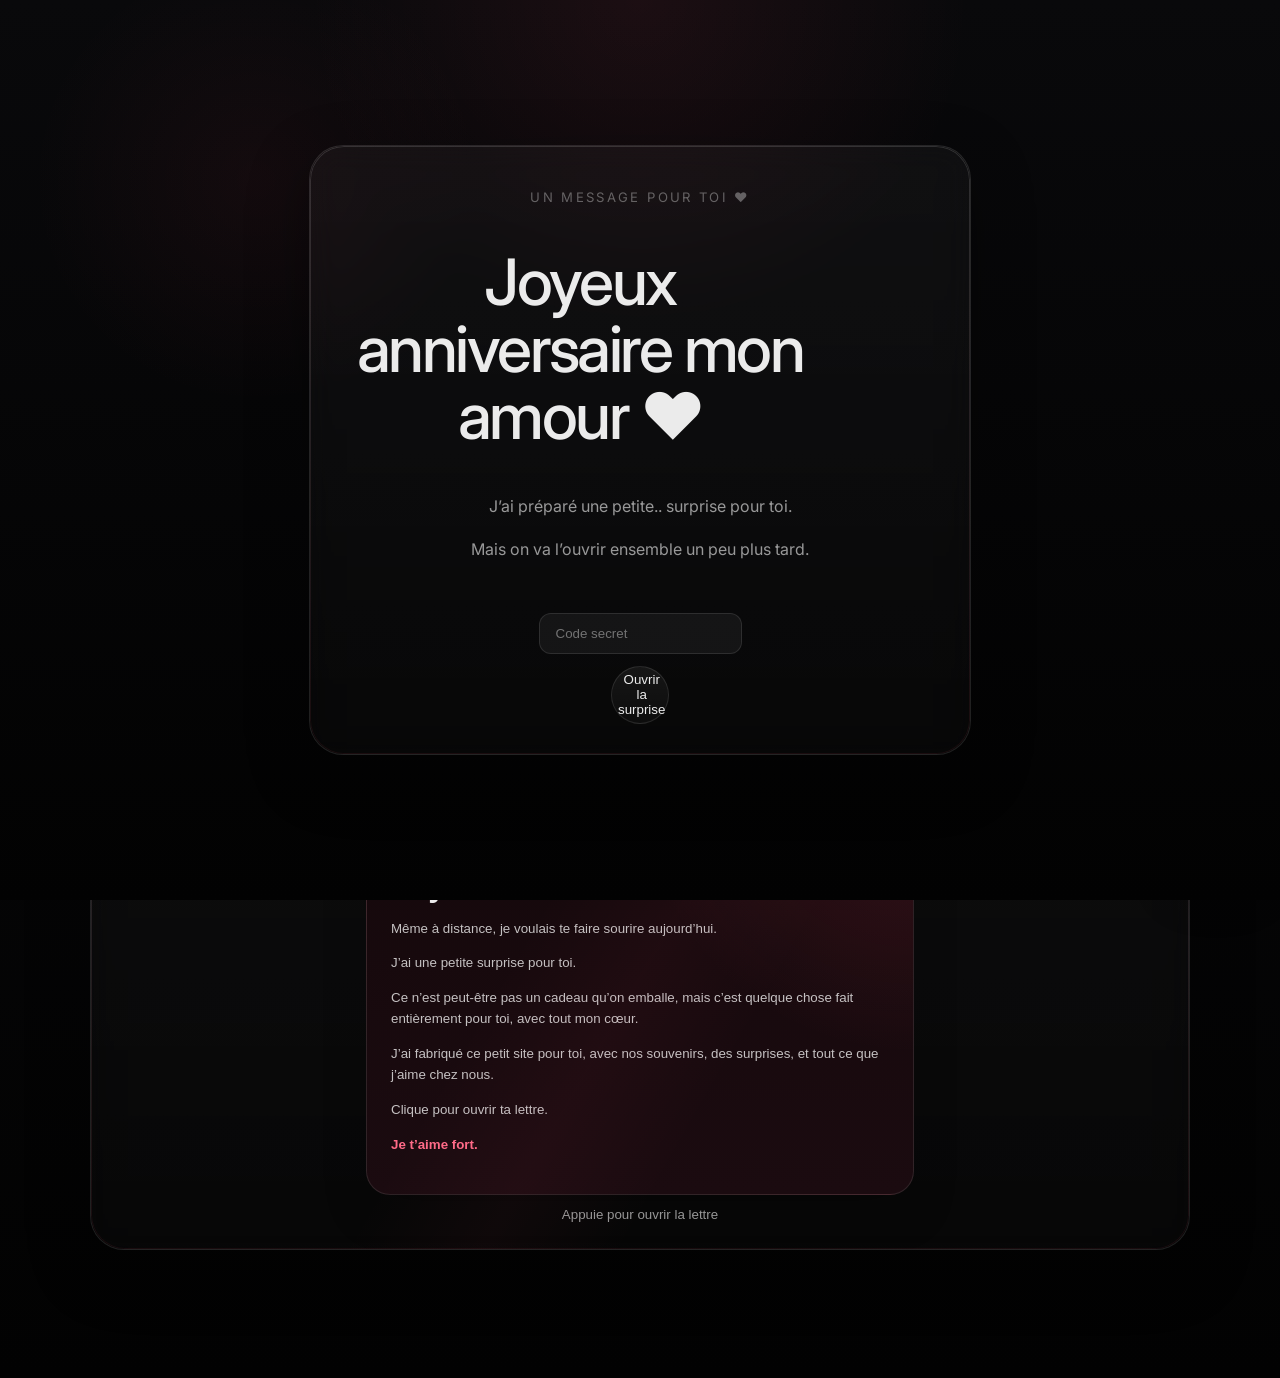
==== commit 8fb3990b: "mes modifs" ====
--- a/index.html
+++ b/index.html
@@ -15,6 +15,42 @@
 
 <body>
 
+<div id="siteLock" class="lock-screen">
+
+    <div class="panel lock-panel">
+
+        <p class="section-label">Un message pour toi ❤️</p>
+
+        <h1>Joyeux anniversaire mon amour ❤️</h1>
+
+        <p class="intro-text">
+            J’ai préparé une petite.. surprise pour toi.
+        </p>
+
+        <p class="intro-text">
+            Mais on va l’ouvrir ensemble un peu plus tard.
+        </p>
+
+        <form id="unlockForm" class="unlock-area">
+
+            <input
+                type="text"
+                id="unlockInput"
+                placeholder="Code secret"
+                autocorrect="off"
+                autocapitalize="none"
+                autocomplete="off"
+                spellcheck="false"
+            >
+
+<button type="button" id="unlockButton" class="dock-btn">
+    Ouvrir la surprise
+</button>
+
+        </form>
+
+    </div>
+
 </div>
 
     <div class="mouse-glow"></div>
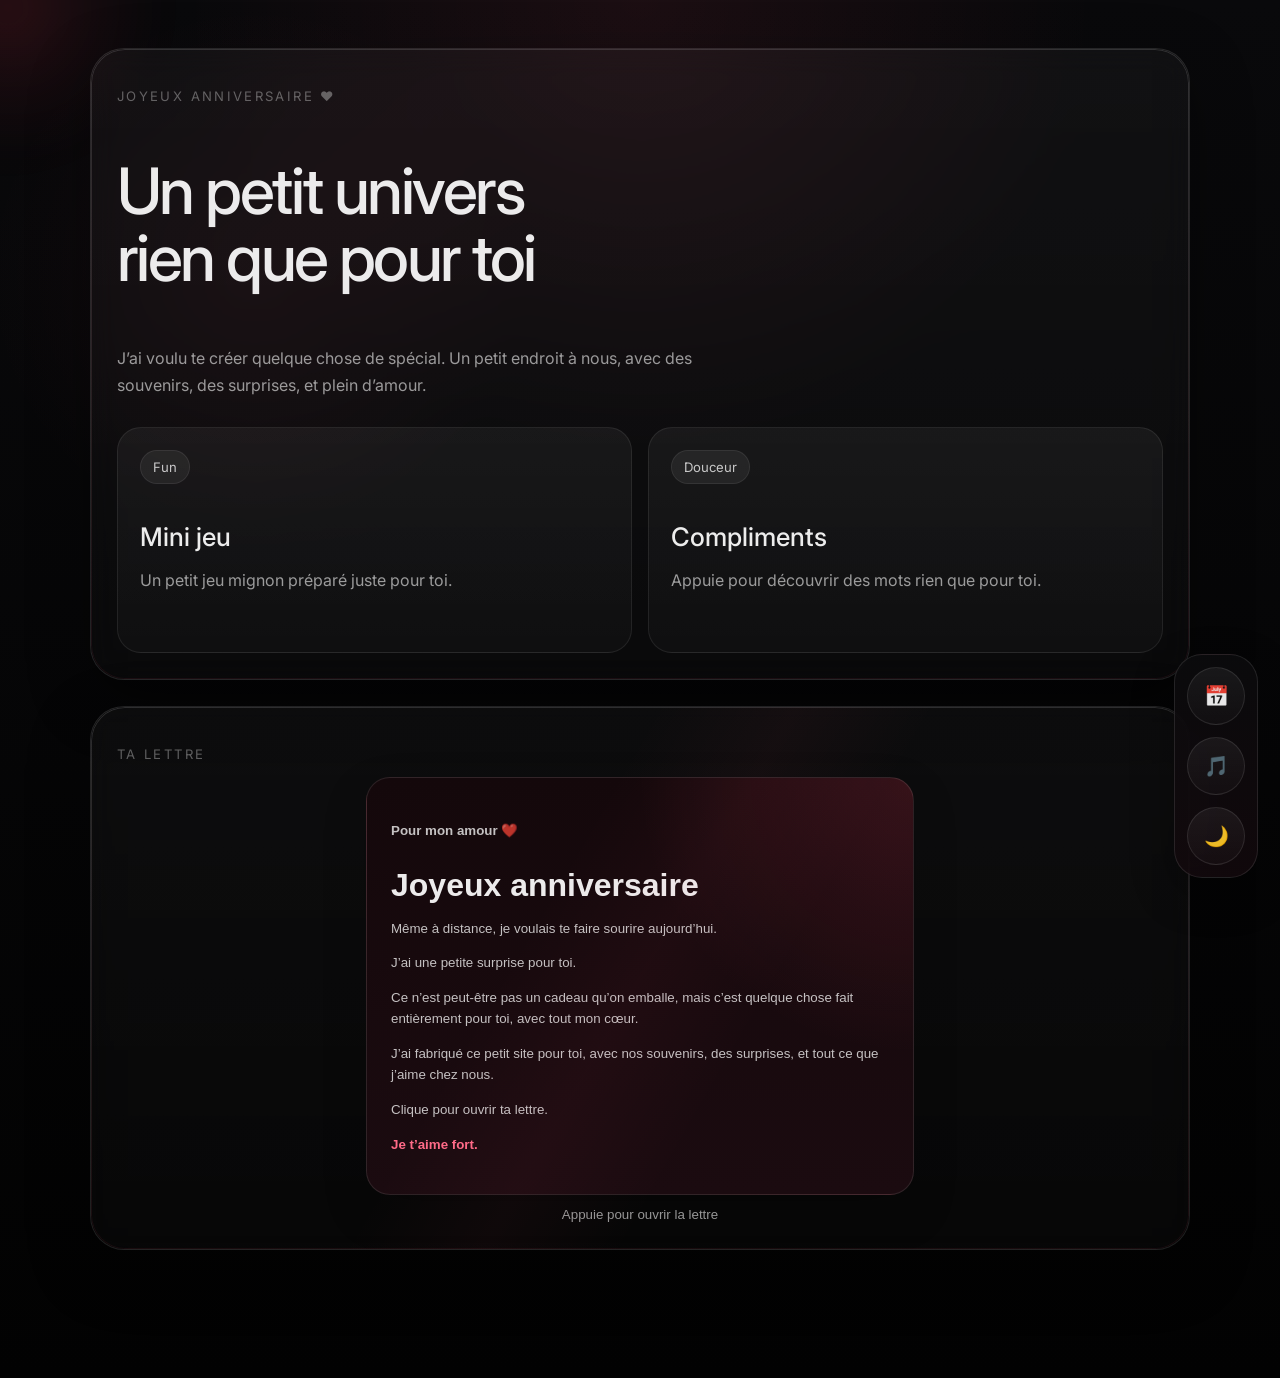
==== commit 97ee9a6f: "mes modifs" ====
--- a/index.html
+++ b/index.html
@@ -15,41 +15,7 @@
 
 <body>
 
-<div id="siteLock" class="lock-screen">
-
-    <div class="panel lock-panel">
-
-        <p class="section-label">Un message pour toi ❤️</p>
-
-        <h1>Joyeux anniversaire mon amour ❤️</h1>
-
-        <p class="intro-text">
-            J’ai préparé une petite.. surprise pour toi.
-        </p>
-
-        <p class="intro-text">
-            Mais on va l’ouvrir ensemble un peu plus tard.
-        </p>
-
-        <form id="unlockForm" class="unlock-area">
-
-            <input
-                type="text"
-                id="unlockInput"
-                placeholder="Code secret"
-                autocorrect="off"
-                autocapitalize="none"
-                autocomplete="off"
-                spellcheck="false"
-            >
-
-<button type="button" id="unlockButton" class="dock-btn">
-    Ouvrir la surprise
-</button>
-
-        </form>
-
-    </div>
+
 
 </div>
 
